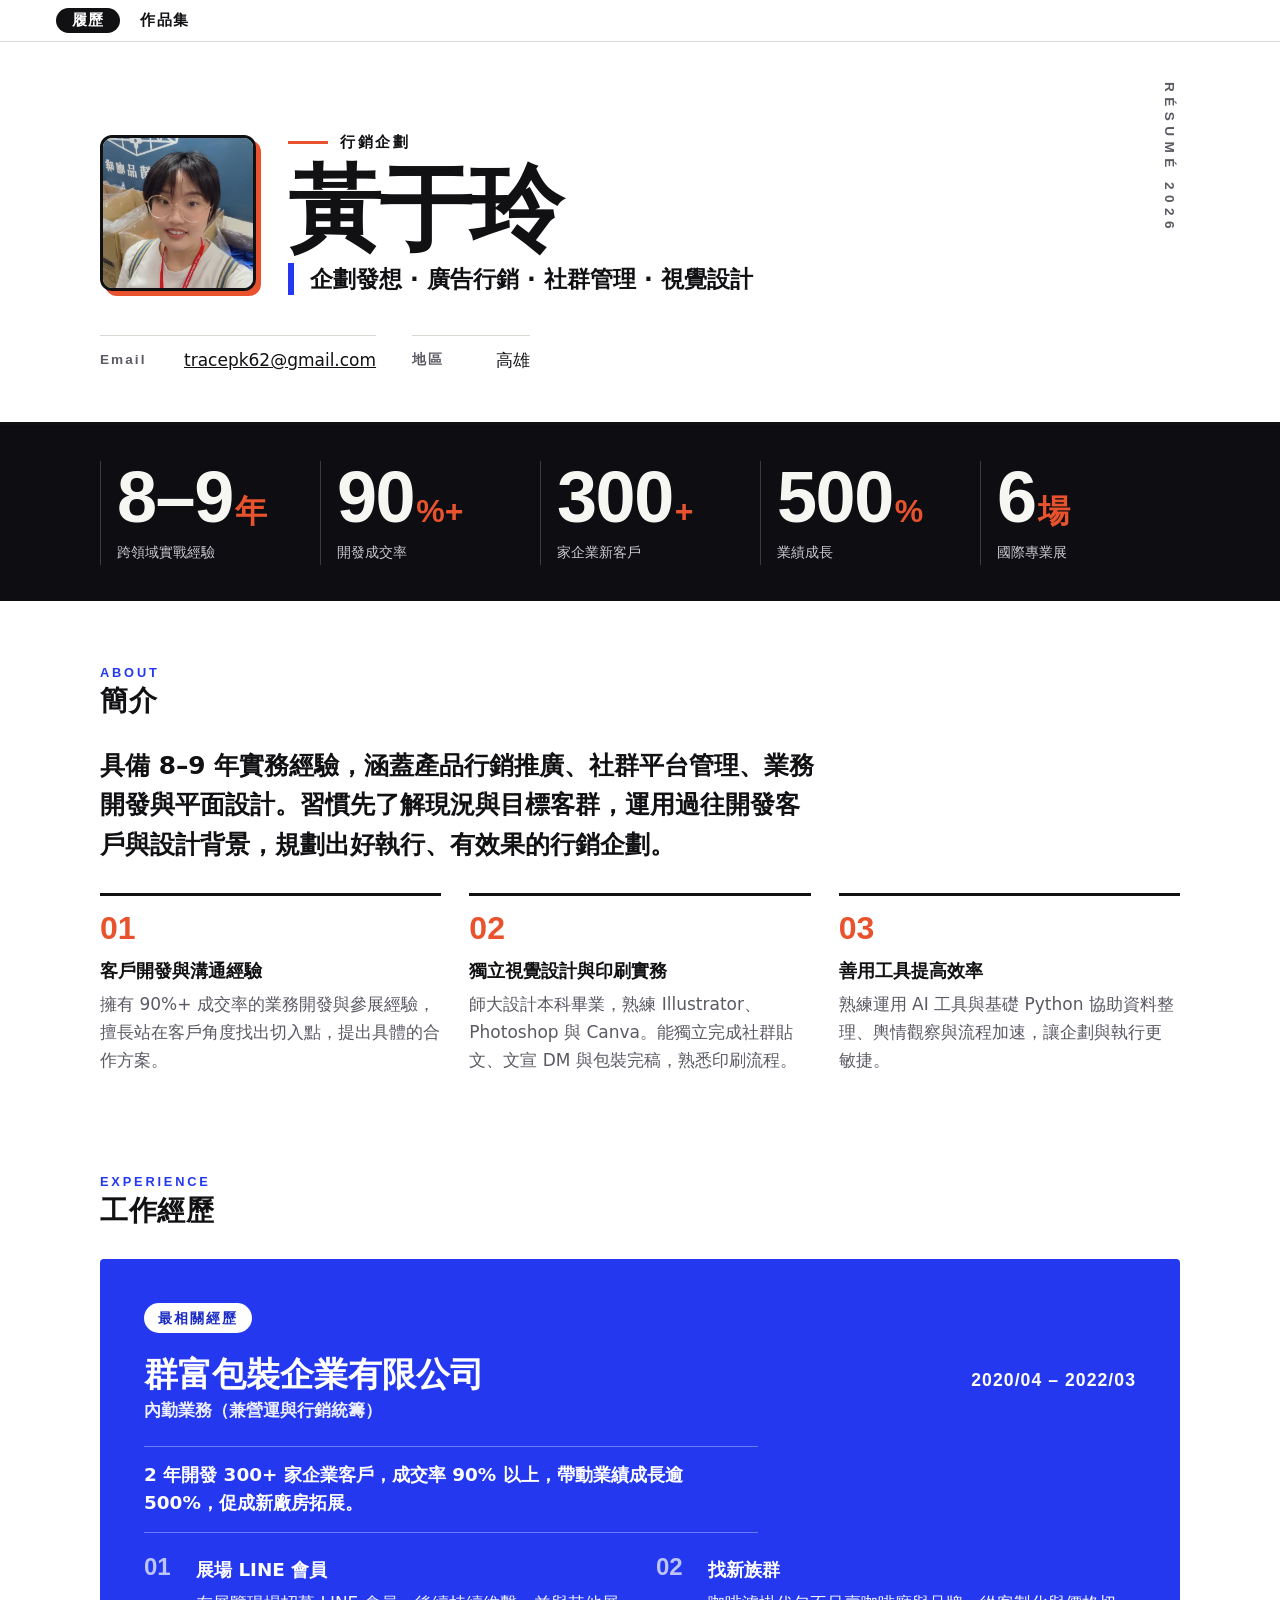
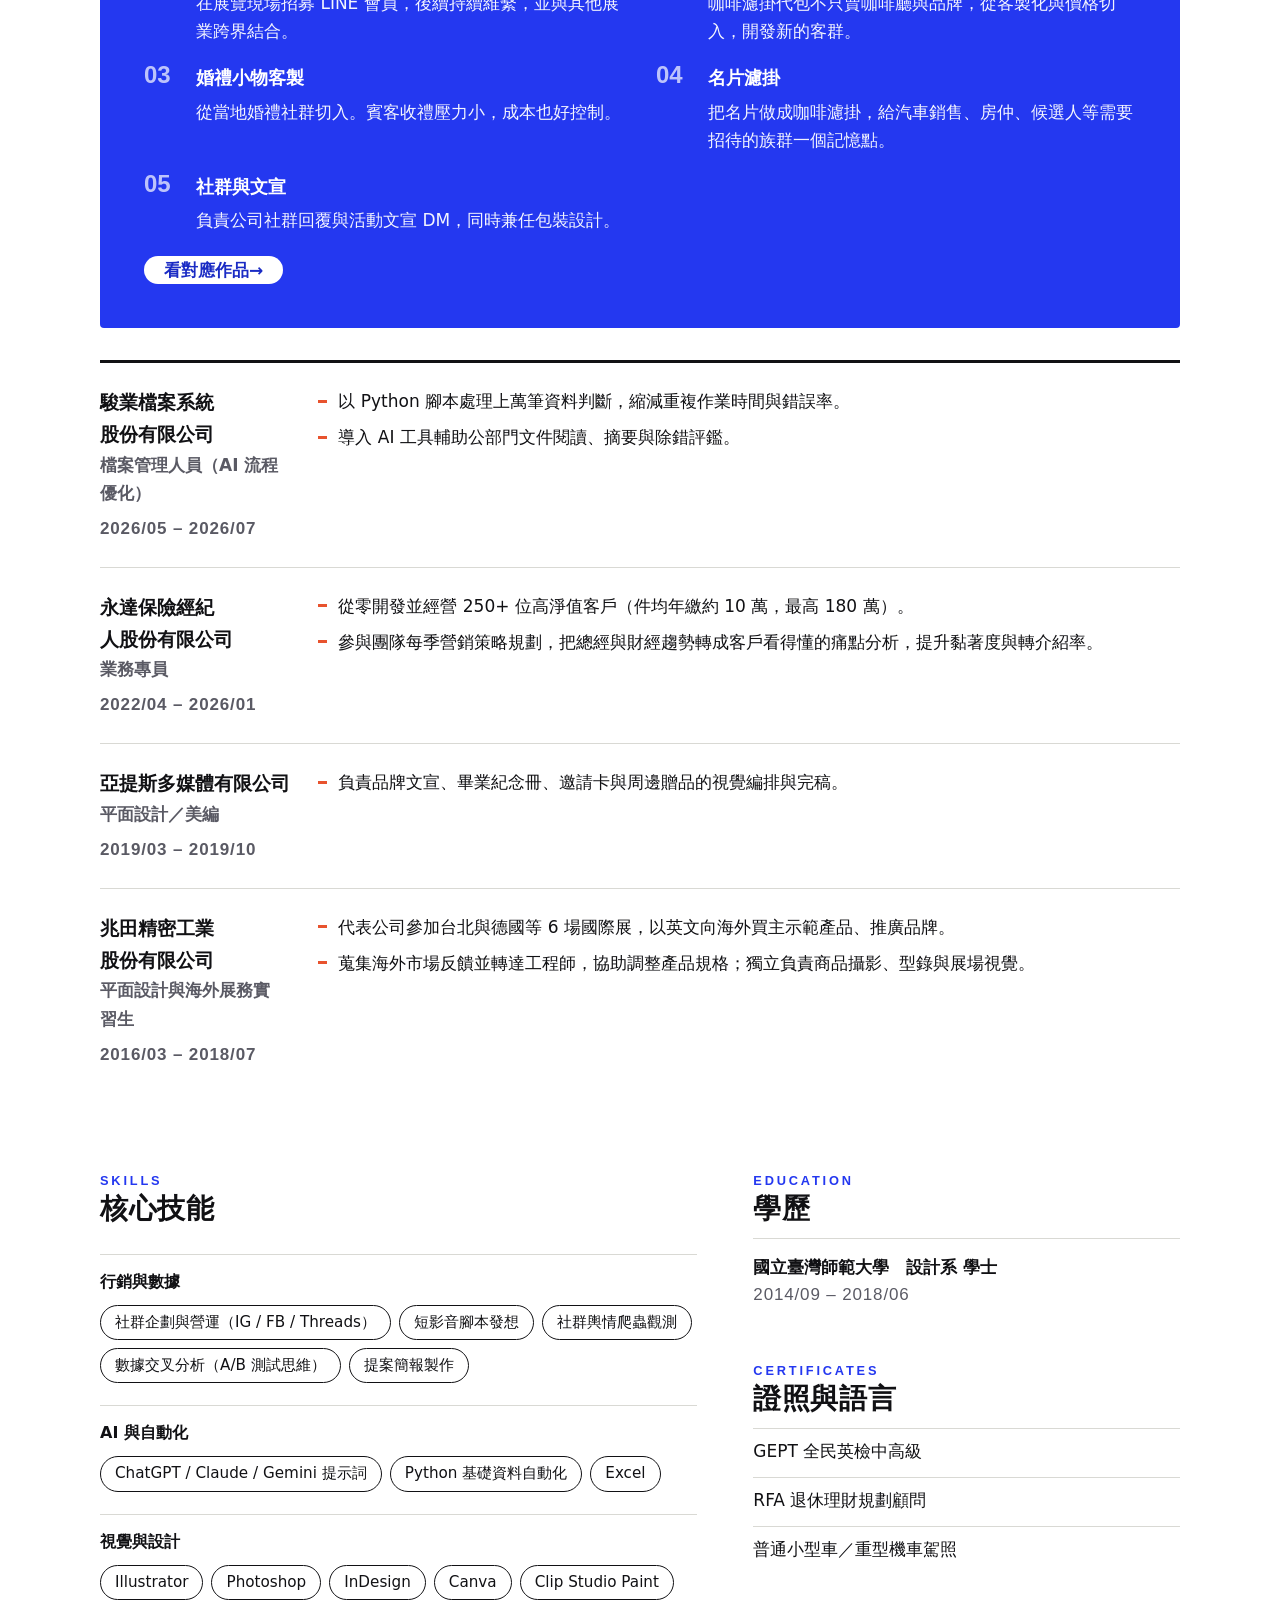
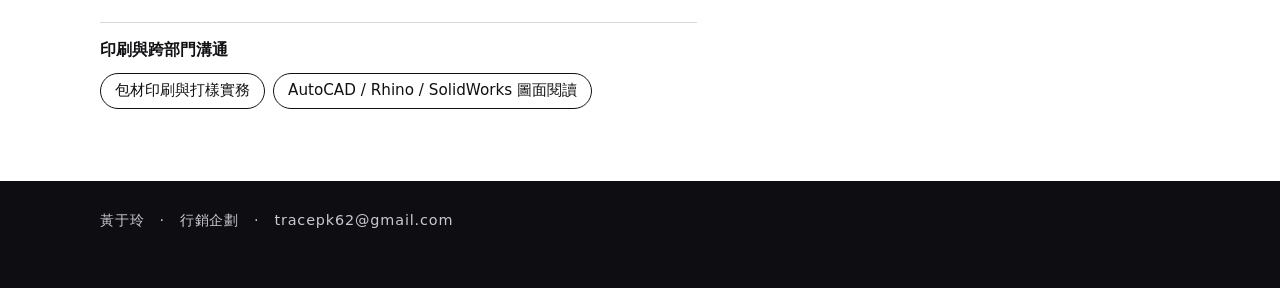
==== index.html @ dc64e893 "feat: 2026 履歷與作品集完整版" ====
<!DOCTYPE html>
<html lang="zh-Hant">
<head>
  <meta charset="utf-8">
  <meta name="viewport" content="width=device-width, initial-scale=1, viewport-fit=cover">
  <title>黃于玲｜行銷企劃履歷</title>
  <meta name="description" content="黃于玲的行銷企劃履歷：商業轉化 × 視覺整合 × AI 數據應用。">
  <meta name="theme-color" content="#2438f0">
  <meta name="apple-mobile-web-app-capable" content="yes">
  <meta name="apple-mobile-web-app-status-bar-style" content="black-translucent">
  <link rel="stylesheet" href="assets/css/site.css?v=8">
</head>
<body>
  <main id="app"></main>
  <noscript><p style="padding:24px">請開啟 JavaScript 以顯示履歷內容。</p></noscript>

  <script src="assets/js/content.js?v=8"></script>
  <script src="assets/js/qrcode.js?v=8"></script>
  <script src="assets/js/editor.js?v=8"></script>
  <script src="assets/js/resume.js?v=8"></script>
  <script>
    if ('serviceWorker' in navigator) {
      navigator.serviceWorker.register('./sw.js').then(reg => {
        reg.update();
      }).catch(() => {});
    }
  </script>
</body>
</html>
---- assets/css/site.css ----
/* ==========================================================
   履歷 / 作品集 共用樣式
   風格：雜誌式編排。白底與黑底交替、細線、窄體大字、直排標籤。
   主色 = 渺渺藍（--accent）；輔色 = 渺渺橘（--accent-2，只用在大字與色塊）
   ========================================================== */

:root {
  --accent: #2438f0;
  --accent-2: #e8532e;
  --ink: #111114;
  --paper: #ffffff;
  --paper-2: #f3f3f1;
  --muted: #5a5a64;
  --rule: #111114;
  --soft-rule: #d9d9d4;
  --dark: #0d0d12;
  --on-dark: #f6f6f2;
  --on-accent: #ffffff;

  --font-cjk: "PingFang TC", "Noto Sans TC", "Microsoft JhengHei", system-ui, sans-serif;
  --font-display: "Avenir Next Condensed", "Arial Narrow", "Roboto Condensed", "Helvetica Neue", Arial, sans-serif;

  --pad: clamp(20px, 5vw, 56px);
  --max: 1080px;
  --target-size: 24px;
  color-scheme: light dark;
}
@media (pointer: coarse) {
  :root { --target-size: 44px; }
}
:root[data-mode="dark"] {
  --ink: #f2f2ee;
  --paper: #0d0d12;
  --paper-2: #17171e;
  --muted: #a8a8b2;
  --rule: #f2f2ee;
  --soft-rule: #2c2c36;
  --dark: #050508;
  color-scheme: dark;
}
:root:not([data-mode="dark"]) { color-scheme: light; }

*, *::before, *::after { box-sizing: border-box; }
html { -webkit-text-size-adjust: 100%; text-size-adjust: 100%; }
body {
  margin: 0;
  background: var(--paper);
  color: var(--ink);
  font-family: var(--font-cjk);
  font-size: 1.0625rem;
  line-height: 1.65;
  overflow-wrap: anywhere;
  -webkit-font-smoothing: antialiased;
}
img, svg { max-inline-size: 100%; block-size: auto; display: block; }
h1, h2, h3, h4, p, ul, ol, dl, dd, figure { margin: 0; padding: 0; }
ul, ol { list-style: none; }
h1, h2, h3 { text-wrap: balance; }
p, li { text-wrap: pretty; }
a { color: inherit; }

:focus-visible { outline: 3px solid var(--accent-2); outline-offset: 3px; }

/* ---------- 頂部導覽 ---------- */
.topnav {
  position: sticky; top: 0; z-index: 20;
  display: flex; gap: 4px;
  padding: max(8px, env(safe-area-inset-top, 0px)) var(--pad) 8px;
  padding-left: max(var(--pad), env(safe-area-inset-left, 0px));
  background: color-mix(in srgb, var(--paper) 92%, transparent);
  border-bottom: 1px solid var(--soft-rule);
}
@supports (backdrop-filter: blur(8px)) or (-webkit-backdrop-filter: blur(8px)) {
  .topnav { -webkit-backdrop-filter: blur(14px); backdrop-filter: blur(14px); }
}
.topnav a {
  display: inline-flex; align-items: center;
  min-block-size: var(--target-size); padding: 0 16px;
  font-weight: 700; letter-spacing: .08em; font-size: .95rem;
  text-decoration: none; border-radius: 999px;
  transition: background-color .15s, color .15s, transform .1s;
}
.topnav a:hover { background: var(--paper-2); }
.topnav a:active { transform: scale(.97); }
.topnav a[aria-current="page"] { background: var(--ink); color: var(--paper); }

/* ---------- 區塊共用 ---------- */
.hero, .stats, .intro, .exp, .bottom, .foot {
  padding-inline: max(var(--pad), calc((100% - var(--max)) / 2));
}
h2 {
  font-size: 1.75rem; font-weight: 800; letter-spacing: .02em; line-height: 1.2;
  display: flex; flex-direction: column; gap: 4px;
}
h2 span {
  font-family: var(--font-display); font-size: .8rem; font-weight: 700;
  letter-spacing: .22em; color: var(--accent);
}
:root[data-mode="dark"] h2 span { color: #8c97ff; }
h2.sub { margin-top: 40px; }

/* ---------- Hero ---------- */
.hero {
  position: relative;
  display: grid; gap: 40px;
  padding-block: clamp(40px, 8vw, 88px) 48px;
  border-bottom: 3px solid var(--rule);
}
.hero .vert {
  position: absolute; top: 40px; right: max(var(--pad), calc((100% - var(--max)) / 2));
  writing-mode: vertical-rl;
  font-family: var(--font-display); font-weight: 700; letter-spacing: .4em; font-size: .85rem;
  color: var(--muted);
}
.hero-top {
  display: flex;
  align-items: center;
  gap: clamp(18px, 3.5vw, 32px);
}
.hero-main { min-inline-size: 0; }
.hero-photo {
  position: relative;
  flex: none;
  inline-size: clamp(96px, 19vw, 156px);
  aspect-ratio: 1 / 1;
  border-radius: 12px;
  overflow: hidden;
  border: 3px solid var(--rule);
  box-shadow: 5px 5px 0px var(--accent-2);
  background: var(--paper-2);
}
.hero-photo img {
  inline-size: 100%;
  block-size: 100%;
  object-fit: cover;
  object-position: center 20%;
  transition: transform 0.3s ease;
}
.hero-photo:hover img {
  transform: scale(1.03);
}
.photo-switch-btn {
  display: none;
}
.editing .photo-switch-btn {
  display: block;
  position: absolute;
  inset-block-end: 8px;
  inset-inline-start: 50%;
  transform: translateX(-50%);
  background: rgba(17, 17, 20, 0.85);
  color: #fff;
  border: 1px solid rgba(255, 255, 255, 0.5);
  border-radius: 999px;
  padding: 4px 12px;
  font-size: 0.75rem;
  font-weight: 700;
  cursor: pointer;
  white-space: nowrap;
  backdrop-filter: blur(4px);
  -webkit-backdrop-filter: blur(4px);
  z-index: 10;
}
.photo-switch-btn:hover {
  background: var(--accent);
}
.eyebrow { font-weight: 700; letter-spacing: .18em; font-size: .95rem; display: flex; align-items: center; gap: 12px; }
.eyebrow::before { content: ""; inline-size: 40px; block-size: 3px; background: var(--accent-2); }
.name {
  font-size: clamp(3.4rem, 9.5vw, 5.8rem);
  font-weight: 900; line-height: 1.05; letter-spacing: -.02em; padding-block: 6px 4px;
}
.tagline {
  font-size: clamp(1.15rem, 2.2vw, 1.45rem); font-weight: 700; line-height: 1.4;
  max-inline-size: 30ch; text-wrap: balance; border-inline-start: 6px solid var(--accent); padding-inline-start: 16px;
}
.hero-contact { display: flex; flex-wrap: wrap; gap: 24px; align-items: flex-start; }
.hero-contact dl { display: flex; flex-wrap: wrap; gap: 16px 36px; min-inline-size: 0; }
.hero-contact dl > div { display: grid; grid-template-columns: 4.5rem auto; gap: 12px; border-block-start: 1px solid var(--soft-rule); padding-block-start: 10px; }
.hero-contact dt { font-family: var(--font-display); letter-spacing: .15em; font-size: .85rem; font-weight: 700; color: var(--muted); padding-block-start: 3px; }
.hero-contact .break { font-size: .95rem; }
.qr { inline-size: 132px; flex: none; text-align: center; }
.qr-code { background: #fff; padding: 8px; border: 2px solid var(--rule); border-radius: 4px; color: #000; }
.qr-code svg { inline-size: 100%; }
.qr figcaption { margin-block-start: 6px; font-size: .85rem; font-weight: 700; letter-spacing: .1em; }

/* ---------- 數字帶 ---------- */
.stats { background: var(--dark); color: var(--on-dark); padding-block: 36px; }
.stats ul { display: grid; grid-template-columns: repeat(auto-fit, minmax(130px, 1fr)); gap: 28px 20px; }
.stats li { position: relative; border-inline-start: 1px solid #ffffff33; padding-inline-start: 16px; }
.num { display: flex; align-items: baseline; gap: 2px; font-family: var(--font-display); line-height: 1; }
.num b { font-size: clamp(3rem, 7vw, 4.5rem); font-weight: 700; letter-spacing: -.02em; }
.num i { font-style: normal; font-size: clamp(1.4rem, 3vw, 2rem); font-weight: 700; color: var(--accent-2); }
.lbl { display: block; margin-block-start: 8px; font-size: .9rem; color: #c9c9d1; }
.stats .add-btn { color: var(--on-dark); border-color: #ffffff66; }

/* ---------- 簡介 ---------- */
.intro { padding-block: 64px 24px; display: grid; gap: 28px; }
.intro-body { display: grid; gap: 28px; }
.lead { font-size: clamp(1.2rem, 2.6vw, 1.55rem); line-height: 1.6; font-weight: 600; max-inline-size: 42ch; }
.strengths { display: grid; border-block-start: 3px solid var(--rule); }
.strength { position: relative; display: grid; grid-template-columns: 56px 1fr; gap: 12px; padding-block: 20px; border-block-end: 1px solid var(--soft-rule); }
.idx { font-family: var(--font-display); font-weight: 700; font-size: 2rem; line-height: 1; color: var(--accent-2); }
.strength h3, .cases h4 { font-size: 1.15rem; font-weight: 800; margin-block-end: 4px; }
.strength p { color: var(--muted); max-inline-size: 60ch; }
.strength { align-content: start; }
@media (min-width: 720px) {
  .strengths { grid-template-columns: repeat(3, 1fr); column-gap: 28px; border-block-start: 0; }
  .strength { grid-template-columns: 1fr; border-block-start: 3px solid var(--rule); border-block-end: 0; padding-block-start: 16px; }
}

/* ---------- 工作經歷 ---------- */
.exp { padding-block: 56px; display: grid; gap: 32px; }
.featured {
  position: relative; container: featured / inline-size;
  background: var(--accent); color: var(--on-accent);
  padding: clamp(24px, 4vw, 44px); border-radius: 4px; display: grid; gap: 22px;
}
.badge {
  justify-self: start; background: #fff; color: #1a2bc4;
  font-weight: 800; font-size: .85rem; letter-spacing: .14em; padding: 4px 14px; border-radius: 999px;
}
.feat-head { display: flex; flex-wrap: wrap; justify-content: space-between; gap: 8px 24px; align-items: baseline; }
.featured h3 { font-size: clamp(1.5rem, 3.4vw, 2.1rem); font-weight: 900; line-height: 1.2; }
.featured .role { font-weight: 600; color: var(--on-accent); opacity: .92; }
.featured .period { font-family: var(--font-display); font-weight: 700; letter-spacing: .06em; font-size: 1.1rem; color: var(--on-accent); }
.result { font-size: 1.15rem; font-weight: 700; line-height: 1.55; padding-block: 14px; border-block: 1px solid #ffffff55; max-inline-size: 48ch; }
.cases { display: grid; gap: 18px 32px; }
.cases li { position: relative; display: grid; grid-template-columns: 40px 1fr; gap: 12px; }
.cases .idx { color: #ffffffb3; font-size: 1.5rem; }
.cases p { opacity: .95; }
@container featured (min-width: 620px) { .cases { grid-template-columns: 1fr 1fr; } }
.feat-link {
  justify-self: start; display: inline-flex; align-items: center; min-block-size: var(--target-size);
  padding: 0 20px; background: #fff; color: #1a2bc4; font-weight: 800; text-decoration: none; border-radius: 999px;
  transition: transform .1s, box-shadow .15s;
}
.feat-link:hover { box-shadow: 0 4px 0 var(--accent-2); }
.feat-link:active { transform: translateY(1px) scale(.98); }

.jobs { display: grid; }
.job {
  position: relative; display: grid; gap: 12px; padding-block: 24px;
  border-block-start: 1px solid var(--soft-rule);
}
.job:first-child { border-block-start: 3px solid var(--rule); }
.job header { display: grid; gap: 4px; }
.job h3 { font-size: 1.2rem; font-weight: 800; }
.role { color: var(--muted); font-weight: 600; }
.period { font-family: var(--font-display); font-weight: 700; letter-spacing: .05em; color: var(--muted); }
.job-body ul { display: grid; gap: 8px; }
.job-body li { position: relative; padding-inline-start: 1.2em; }
.job-body li::before { content: ""; position: absolute; inset-inline-start: 0; inset-block-start: .72em; inline-size: .55em; block-size: 3px; background: var(--accent-2); }
@media (min-width: 640px) {
  .job { grid-template-columns: 190px 1fr; gap: 28px; }
  .job header { grid-template-columns: 1fr; }
  .job header { display: flex; flex-direction: column-reverse; gap: 8px; justify-content: flex-end; align-self: start; }
}

/* ---------- 技能 / 學歷 ---------- */
.bottom { padding-block: 24px 72px; display: grid; gap: 48px; }
@media (min-width: 720px) { .bottom { grid-template-columns: 1.4fr 1fr; gap: 56px; } }
.skills { display: grid; gap: 22px; align-content: start; }
.skill-group { position: relative; display: grid; gap: 10px; padding-block-start: 14px; border-block-start: 1px solid var(--soft-rule); }
.skills h2 { margin-block-end: 6px; }
.skill-group h4 { font-size: 1rem; font-weight: 800; }
.chips { display: flex; flex-wrap: wrap; gap: 8px; }
.chips li { position: relative; padding: 4px 14px; border: 1.5px solid var(--ink); border-radius: 999px; font-size: .95rem; }
.edu li { position: relative; padding-block: 14px; border-block-start: 1px solid var(--soft-rule); }
.strong { font-weight: 800; }
.muted { color: var(--muted); font-family: var(--font-display); letter-spacing: .05em; }
.certs { display: grid; gap: 4px; margin-block-start: 8px; }
.certs li { position: relative; padding-block: 8px; border-block-start: 1px solid var(--soft-rule); }
.side { display: grid; align-content: start; }
.side h2 + ul, .side h2 + * { margin-block-start: 12px; }

.foot { padding-block: 28px 56px; background: var(--dark); color: #c9c9d1; font-size: .9rem; letter-spacing: .06em; }

/* ==========================================================
   編輯模式（僅在 ?edit 且按下「編輯」後出現）
   ========================================================== */
.ctl, .add-btn { display: none; }
.editing .ctl { display: inline-flex; gap: 4px; position: absolute; inset-block-start: 4px; inset-inline-end: 4px; z-index: 5; }
.editing .chips .ctl, .editing .certs .ctl, .editing .job-body .ctl { position: static; margin-inline-start: 6px; vertical-align: middle; }
.editing .add-btn {
  display: inline-flex; align-items: center; justify-content: center; margin-block-start: 10px;
  min-block-size: var(--target-size); padding: 0 16px;
  font: inherit; font-weight: 700; font-size: .9rem; color: var(--accent); background: transparent;
  border: 2px dashed currentColor; border-radius: 999px; cursor: pointer;
}
.ctl button {
  min-inline-size: var(--target-size); min-block-size: var(--target-size);
  font: inherit; font-size: .9rem; cursor: pointer;
  border: 1px solid var(--soft-rule); background: var(--paper); color: var(--ink); border-radius: 8px;
}
.ctl button.danger { color: #b3261e; }
.featured .ctl button, .featured .add-btn { color: var(--ink); background: #fff; border-color: #fff; }
.editing [data-path] { outline: 1px dashed color-mix(in srgb, var(--accent-2) 70%, transparent); outline-offset: 2px; cursor: text; border-radius: 2px; }
.editing [data-path]:focus { outline: 2px solid var(--accent-2); background: color-mix(in srgb, var(--accent-2) 12%, transparent); }
.editing .featured [data-path]:focus { background: #ffffff33; outline-color: #fff; }

.edit-bar {
  position: fixed; z-index: 50;
  inset-block-start: max(10px, env(safe-area-inset-top, 0px));
  inset-inline-end: max(10px, env(safe-area-inset-right, 0px));
  display: grid; justify-items: end; gap: 8px; font-family: var(--font-cjk);
}
.edit-bar button, .eb-color {
  min-block-size: var(--target-size); min-inline-size: var(--target-size);
  padding: 0 14px; font: inherit; font-weight: 700; font-size: .9rem; cursor: pointer;
  background: var(--paper); color: var(--ink); border: 1.5px solid var(--ink); border-radius: 999px;
}
.edit-bar button:disabled { opacity: .35; cursor: default; }
.edit-bar .eb-main { background: var(--ink); color: var(--paper); box-shadow: 0 4px 16px #0003; }
.eb-tools {
  display: flex; flex-wrap: wrap; justify-content: flex-end; gap: 6px; max-inline-size: min(92vw, 520px);
  padding: 8px; background: var(--paper); border: 1.5px solid var(--ink); border-radius: 18px; box-shadow: 0 8px 28px #0003;
}
.eb-tools[hidden], .eb-note[hidden] { display: none; }
.eb-color { display: inline-flex; align-items: center; gap: 6px; }
.eb-color input { inline-size: 32px; block-size: 28px; padding: 0; border: 0; background: none; }
.eb-note { max-inline-size: 280px; font-size: .75rem; line-height: 1.4; color: var(--muted); background: var(--paper); padding: 6px 10px; border-radius: 10px; text-align: end; }

@media (prefers-reduced-motion: reduce) {
  * { transition: none !important; animation: none !important; }
}

/* ---------- 列印（A4 履歷） ---------- */
@media print {
  @page { size: A4; margin: 10mm; }
  :root { --max: 100%; --pad: 0px; }
  body { font-size: 10pt; line-height: 1.5; -webkit-print-color-adjust: exact; print-color-adjust: exact; }
  .topnav, .edit-bar, .add-btn, .ctl, .vert, .feat-link { display: none !important; }
  .hero { padding-block: 0 14px; gap: 14px; }
  .name { font-size: 54pt; }
  .stats { padding-block: 14px; }
  .num b { font-size: 26pt; }
  .intro, .exp, .bottom { padding-block: 16px 0; }
  .featured, .job, .strength, .skill-group { break-inside: avoid; }
  .foot { display: none; }
}
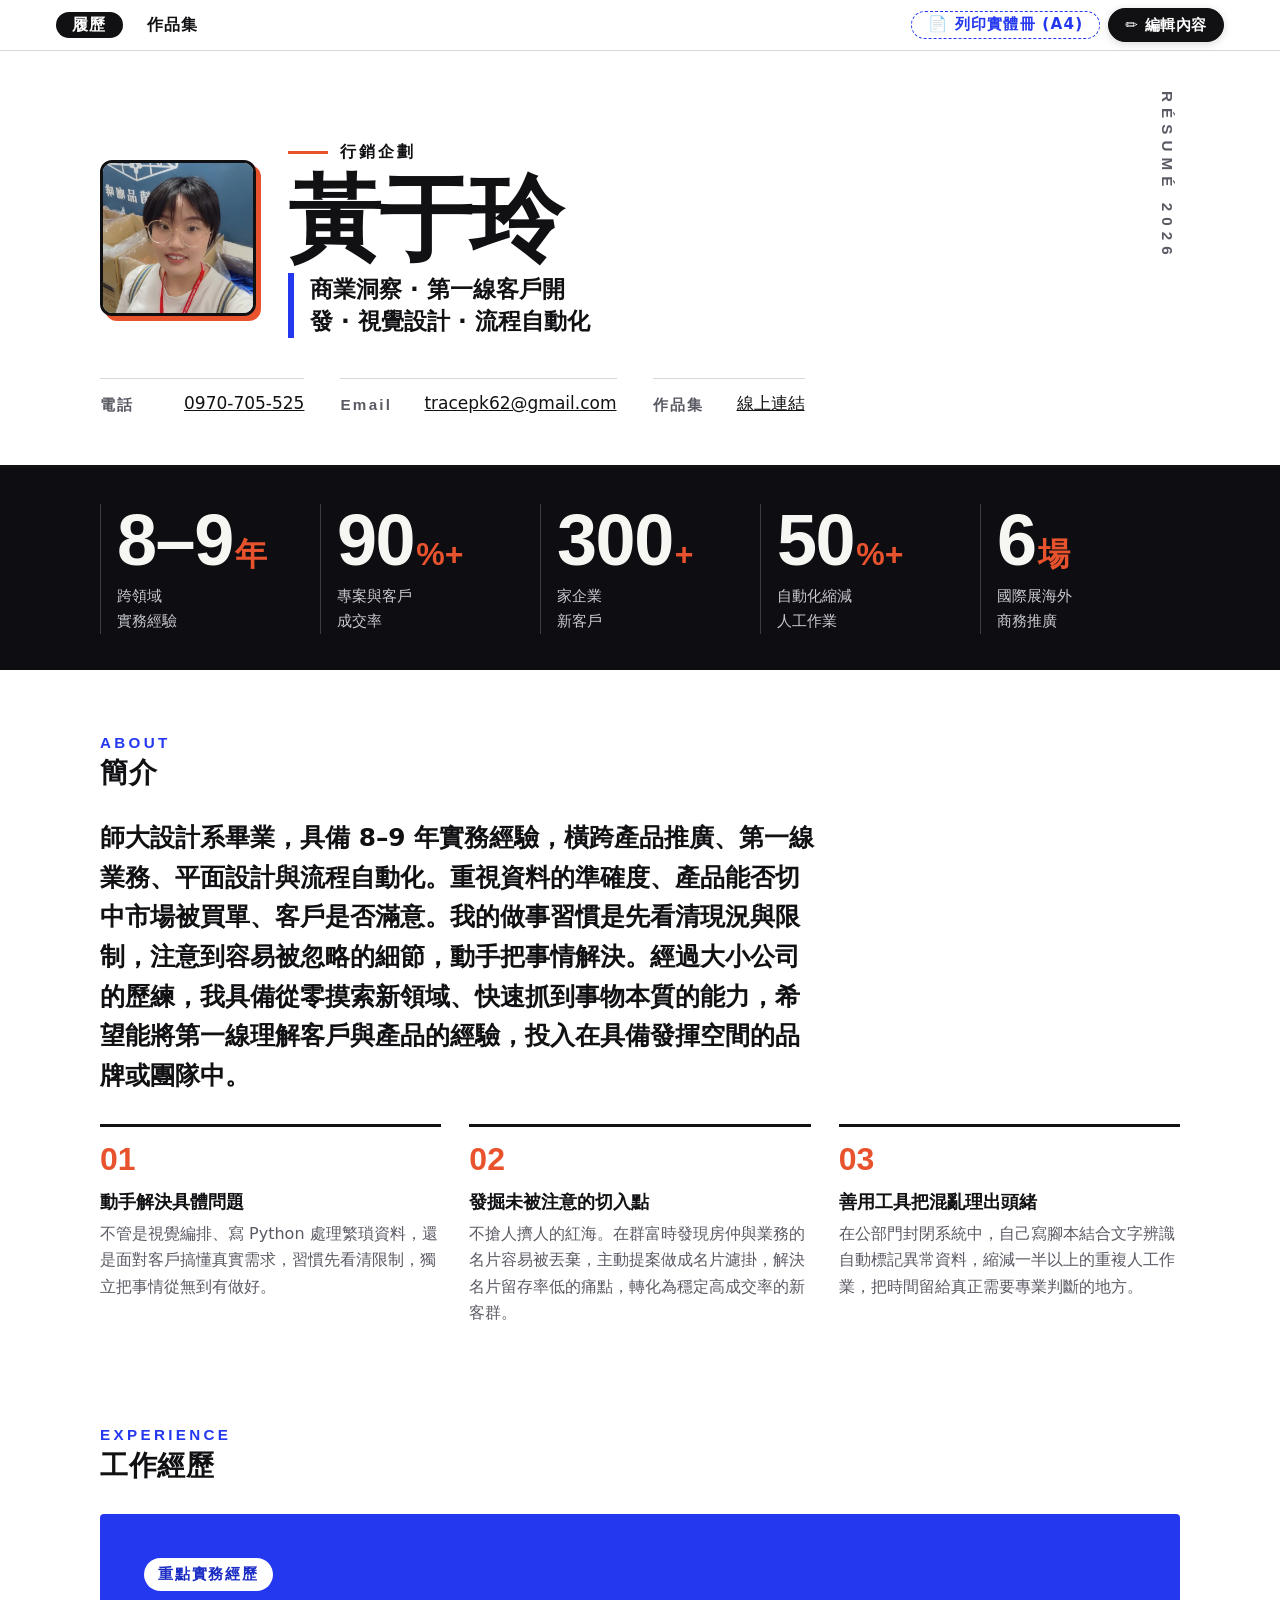
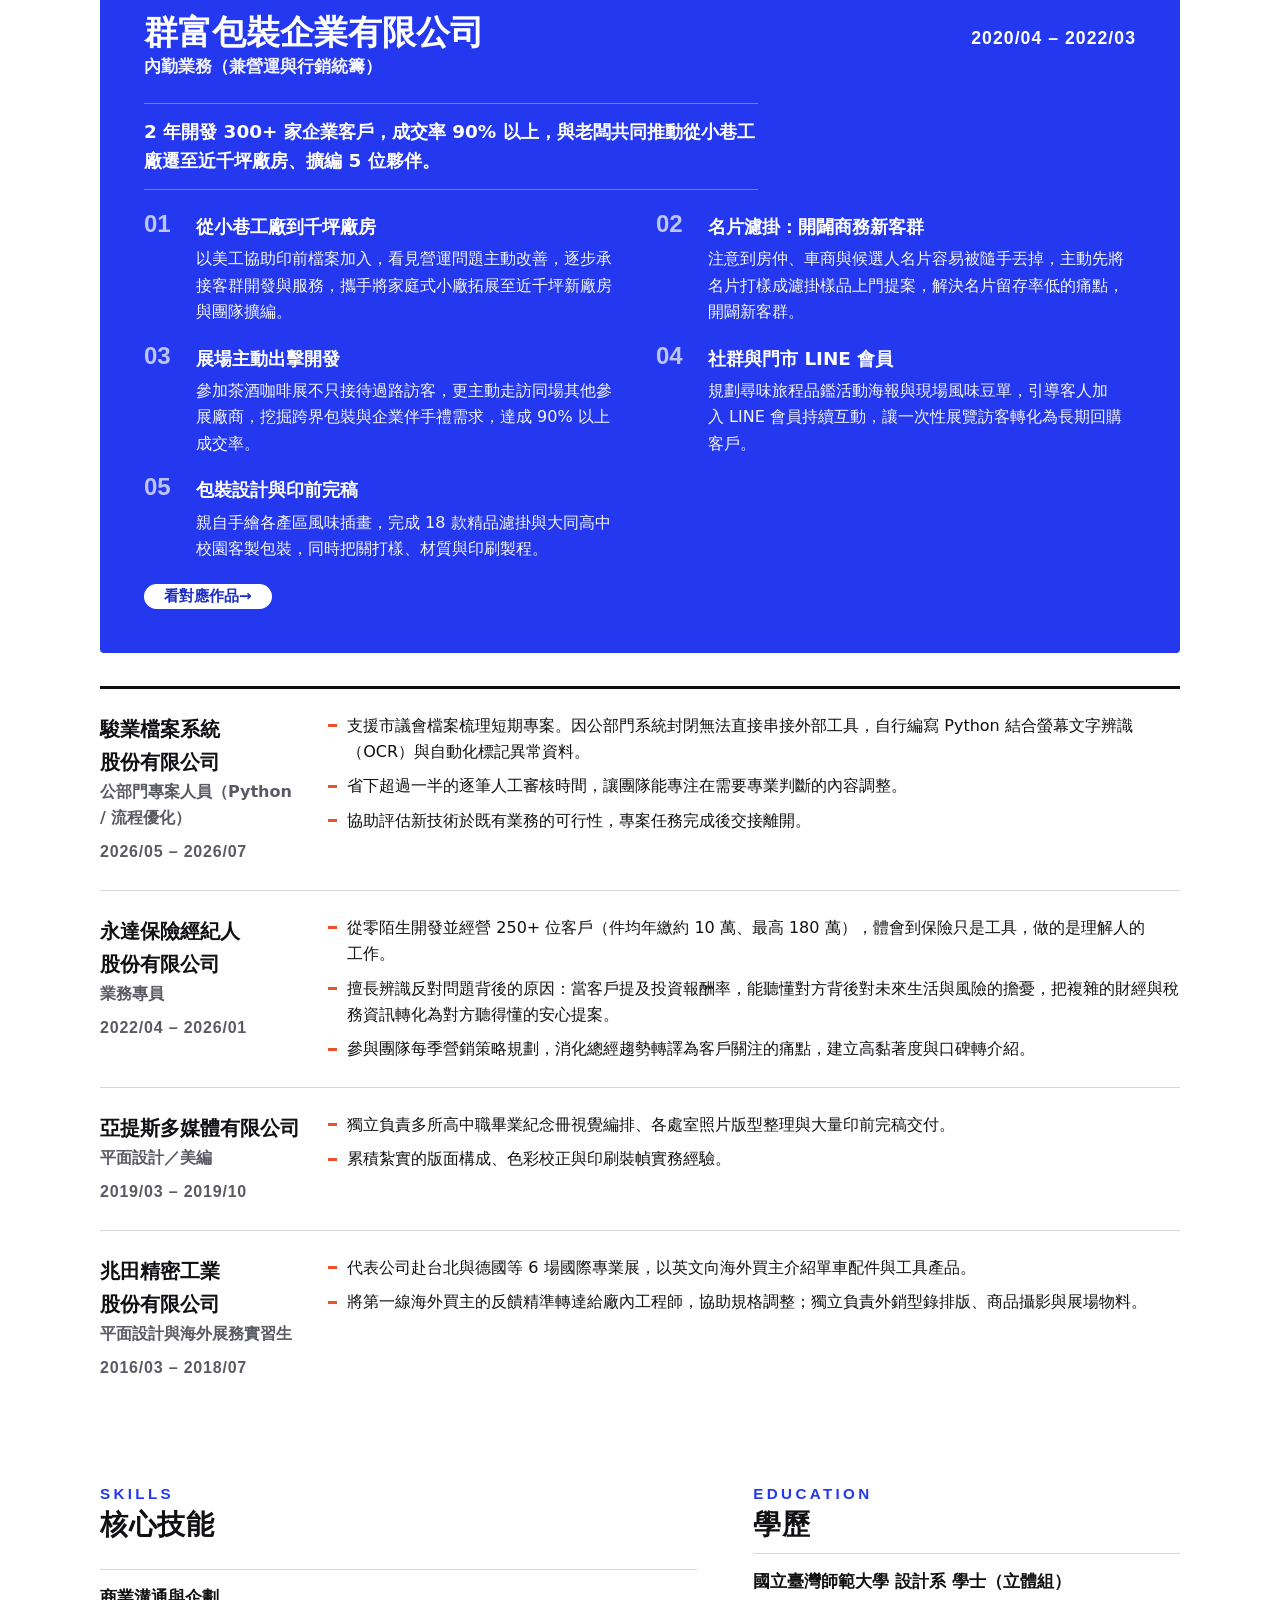
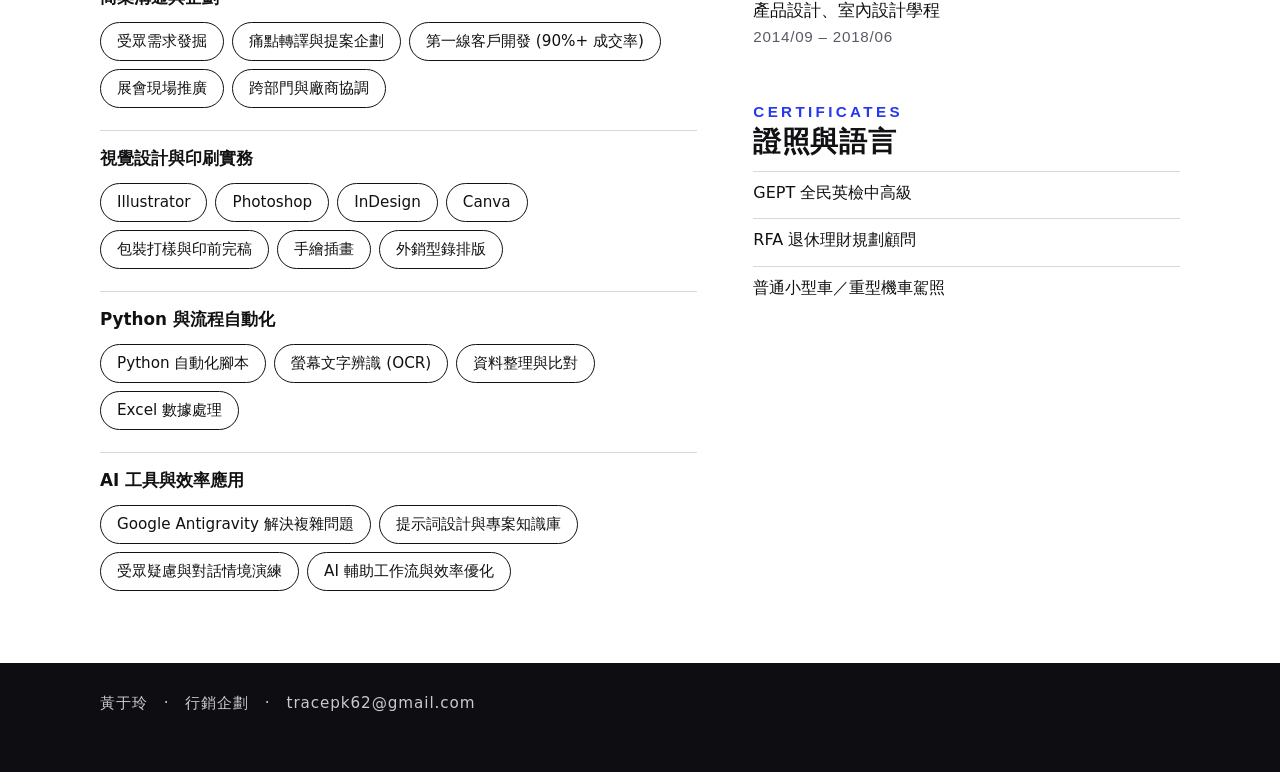
==== commit d8c75deb: "Update resume content: sincere tone, remove location, minimum 11pt font, add topnav edit button, and" ====
--- a/index.html
+++ b/index.html
@@ -8,16 +8,16 @@
   <meta name="theme-color" content="#2438f0">
   <meta name="apple-mobile-web-app-capable" content="yes">
   <meta name="apple-mobile-web-app-status-bar-style" content="black-translucent">
-  <link rel="stylesheet" href="assets/css/site.css?v=8">
+  <link rel="stylesheet" href="assets/css/site.css?v=12">
 </head>
 <body>
   <main id="app"></main>
   <noscript><p style="padding:24px">請開啟 JavaScript 以顯示履歷內容。</p></noscript>
 
-  <script src="assets/js/content.js?v=8"></script>
-  <script src="assets/js/qrcode.js?v=8"></script>
-  <script src="assets/js/editor.js?v=8"></script>
-  <script src="assets/js/resume.js?v=8"></script>
+  <script src="assets/js/content.js?v=12"></script>
+  <script src="assets/js/qrcode.js?v=12"></script>
+  <script src="assets/js/editor.js?v=12"></script>
+  <script src="assets/js/resume.js?v=12"></script>
   <script>
     if ('serviceWorker' in navigator) {
       navigator.serviceWorker.register('./sw.js').then(reg => {
--- a/assets/css/site.css
+++ b/assets/css/site.css
@@ -64,7 +64,7 @@
 /* ---------- 頂部導覽 ---------- */
 .topnav {
   position: sticky; top: 0; z-index: 20;
-  display: flex; gap: 4px;
+  display: flex; align-items: center; gap: 8px;
   padding: max(8px, env(safe-area-inset-top, 0px)) var(--pad) 8px;
   padding-left: max(var(--pad), env(safe-area-inset-left, 0px));
   background: color-mix(in srgb, var(--paper) 92%, transparent);
@@ -76,13 +76,54 @@
 .topnav a {
   display: inline-flex; align-items: center;
   min-block-size: var(--target-size); padding: 0 16px;
-  font-weight: 700; letter-spacing: .08em; font-size: .95rem;
+  font-weight: 700; letter-spacing: .08em; font-size: 1rem; /* 11級字以上 */
   text-decoration: none; border-radius: 999px;
   transition: background-color .15s, color .15s, transform .1s;
 }
 .topnav a:hover { background: var(--paper-2); }
-.topnav a:active { transform: scale(.97); }
 .topnav a[aria-current="page"] { background: var(--ink); color: var(--paper); }
+.topnav a.nav-print-tag {
+  margin-inline-start: auto;
+  border: 1.5px dashed var(--accent);
+  color: var(--accent);
+  font-size: 0.95rem; /* 11級字以上 */
+}
+.topnav a.nav-print-tag:hover {
+  background: var(--accent);
+  color: var(--on-accent);
+  border-style: solid;
+}
+.nav-edit-btn {
+  display: inline-flex; align-items: center; justify-content: center; gap: 6px;
+  min-block-size: 34px; padding: 0 16px;
+  font-family: var(--font-cjk); font-weight: 800; font-size: 0.95rem; /* 11級字以上 */
+  letter-spacing: .04em; cursor: pointer;
+  background: var(--ink); color: var(--paper);
+  border: 1.5px solid var(--ink); border-radius: 999px;
+  box-shadow: 0 2px 8px rgba(0, 0, 0, 0.15);
+  transition: all .15s ease;
+  white-space: nowrap;
+}
+.nav-edit-btn:hover {
+  background: var(--accent);
+  border-color: var(--accent);
+  color: #fff;
+  transform: translateY(-1px);
+}
+.nav-edit-btn.is-active {
+  background: var(--accent-2);
+  border-color: var(--accent-2);
+  color: #fff;
+}
+@media (max-width: 720px) {
+  .topnav {
+    flex-wrap: wrap;
+    gap: 8px 6px;
+  }
+  .topnav a.nav-print-tag {
+    margin-inline-start: 0;
+  }
+}
 
 /* ---------- 區塊共用 ---------- */
 .hero, .stats, .intro, .exp, .bottom, .foot {
@@ -93,7 +134,7 @@
   display: flex; flex-direction: column; gap: 4px;
 }
 h2 span {
-  font-family: var(--font-display); font-size: .8rem; font-weight: 700;
+  font-family: var(--font-display); font-size: 0.95rem; font-weight: 700; /* 11級字以上 */
   letter-spacing: .22em; color: var(--accent);
 }
 :root[data-mode="dark"] h2 span { color: #8c97ff; }
@@ -109,7 +150,7 @@
 .hero .vert {
   position: absolute; top: 40px; right: max(var(--pad), calc((100% - var(--max)) / 2));
   writing-mode: vertical-rl;
-  font-family: var(--font-display); font-weight: 700; letter-spacing: .4em; font-size: .85rem;
+  font-family: var(--font-display); font-weight: 700; letter-spacing: .4em; font-size: 0.95rem; /* 11級字以上 */
   color: var(--muted);
 }
 .hero-top {
@@ -152,8 +193,8 @@
   color: #fff;
   border: 1px solid rgba(255, 255, 255, 0.5);
   border-radius: 999px;
-  padding: 4px 12px;
-  font-size: 0.75rem;
+  padding: 4px 14px;
+  font-size: 0.95rem; /* 11級字以上 */
   font-weight: 700;
   cursor: pointer;
   white-space: nowrap;
@@ -164,7 +205,7 @@
 .photo-switch-btn:hover {
   background: var(--accent);
 }
-.eyebrow { font-weight: 700; letter-spacing: .18em; font-size: .95rem; display: flex; align-items: center; gap: 12px; }
+.eyebrow { font-weight: 700; letter-spacing: .18em; font-size: 1rem; display: flex; align-items: center; gap: 12px; }
 .eyebrow::before { content: ""; inline-size: 40px; block-size: 3px; background: var(--accent-2); }
 .name {
   font-size: clamp(3.4rem, 9.5vw, 5.8rem);
@@ -177,12 +218,12 @@
 .hero-contact { display: flex; flex-wrap: wrap; gap: 24px; align-items: flex-start; }
 .hero-contact dl { display: flex; flex-wrap: wrap; gap: 16px 36px; min-inline-size: 0; }
 .hero-contact dl > div { display: grid; grid-template-columns: 4.5rem auto; gap: 12px; border-block-start: 1px solid var(--soft-rule); padding-block-start: 10px; }
-.hero-contact dt { font-family: var(--font-display); letter-spacing: .15em; font-size: .85rem; font-weight: 700; color: var(--muted); padding-block-start: 3px; }
-.hero-contact .break { font-size: .95rem; }
+.hero-contact dt { font-family: var(--font-display); letter-spacing: .15em; font-size: 0.95rem; font-weight: 700; color: var(--muted); padding-block-start: 3px; }
+.hero-contact .break { font-size: 1rem; }
 .qr { inline-size: 132px; flex: none; text-align: center; }
 .qr-code { background: #fff; padding: 8px; border: 2px solid var(--rule); border-radius: 4px; color: #000; }
 .qr-code svg { inline-size: 100%; }
-.qr figcaption { margin-block-start: 6px; font-size: .85rem; font-weight: 700; letter-spacing: .1em; }
+.qr figcaption { margin-block-start: 6px; font-size: 0.95rem; font-weight: 700; letter-spacing: .1em; }
 
 /* ---------- 數字帶 ---------- */
 .stats { background: var(--dark); color: var(--on-dark); padding-block: 36px; }
@@ -191,8 +232,8 @@
 .num { display: flex; align-items: baseline; gap: 2px; font-family: var(--font-display); line-height: 1; }
 .num b { font-size: clamp(3rem, 7vw, 4.5rem); font-weight: 700; letter-spacing: -.02em; }
 .num i { font-style: normal; font-size: clamp(1.4rem, 3vw, 2rem); font-weight: 700; color: var(--accent-2); }
-.lbl { display: block; margin-block-start: 8px; font-size: .9rem; color: #c9c9d1; }
-.stats .add-btn { color: var(--on-dark); border-color: #ffffff66; }
+.lbl { display: block; margin-block-start: 8px; font-size: 0.95rem; color: #c9c9d1; } /* 11級字以上 */
+.stats .add-btn { color: var(--on-dark); border-color: #ffffff66; font-size: 0.95rem; }
 
 /* ---------- 簡介 ---------- */
 .intro { padding-block: 64px 24px; display: grid; gap: 28px; }
@@ -202,7 +243,7 @@
 .strength { position: relative; display: grid; grid-template-columns: 56px 1fr; gap: 12px; padding-block: 20px; border-block-end: 1px solid var(--soft-rule); }
 .idx { font-family: var(--font-display); font-weight: 700; font-size: 2rem; line-height: 1; color: var(--accent-2); }
 .strength h3, .cases h4 { font-size: 1.15rem; font-weight: 800; margin-block-end: 4px; }
-.strength p { color: var(--muted); max-inline-size: 60ch; }
+.strength p { color: var(--muted); max-inline-size: 60ch; font-size: 1rem; }
 .strength { align-content: start; }
 @media (min-width: 720px) {
   .strengths { grid-template-columns: repeat(3, 1fr); column-gap: 28px; border-block-start: 0; }
@@ -218,21 +259,21 @@
 }
 .badge {
   justify-self: start; background: #fff; color: #1a2bc4;
-  font-weight: 800; font-size: .85rem; letter-spacing: .14em; padding: 4px 14px; border-radius: 999px;
+  font-weight: 800; font-size: 0.95rem; letter-spacing: .12em; padding: 4px 14px; border-radius: 999px; /* 11級字以上 */
 }
 .feat-head { display: flex; flex-wrap: wrap; justify-content: space-between; gap: 8px 24px; align-items: baseline; }
 .featured h3 { font-size: clamp(1.5rem, 3.4vw, 2.1rem); font-weight: 900; line-height: 1.2; }
-.featured .role { font-weight: 600; color: var(--on-accent); opacity: .92; }
+.featured .role { font-weight: 600; color: var(--on-accent); opacity: .95; font-size: 1.05rem; }
 .featured .period { font-family: var(--font-display); font-weight: 700; letter-spacing: .06em; font-size: 1.1rem; color: var(--on-accent); }
 .result { font-size: 1.15rem; font-weight: 700; line-height: 1.55; padding-block: 14px; border-block: 1px solid #ffffff55; max-inline-size: 48ch; }
 .cases { display: grid; gap: 18px 32px; }
 .cases li { position: relative; display: grid; grid-template-columns: 40px 1fr; gap: 12px; }
 .cases .idx { color: #ffffffb3; font-size: 1.5rem; }
-.cases p { opacity: .95; }
+.cases p { opacity: .95; font-size: 1rem; }
 @container featured (min-width: 620px) { .cases { grid-template-columns: 1fr 1fr; } }
 .feat-link {
   justify-self: start; display: inline-flex; align-items: center; min-block-size: var(--target-size);
-  padding: 0 20px; background: #fff; color: #1a2bc4; font-weight: 800; text-decoration: none; border-radius: 999px;
+  padding: 0 20px; background: #fff; color: #1a2bc4; font-weight: 800; font-size: 0.95rem; text-decoration: none; border-radius: 999px;
   transition: transform .1s, box-shadow .15s;
 }
 .feat-link:hover { box-shadow: 0 4px 0 var(--accent-2); }
@@ -245,14 +286,14 @@
 }
 .job:first-child { border-block-start: 3px solid var(--rule); }
 .job header { display: grid; gap: 4px; }
-.job h3 { font-size: 1.2rem; font-weight: 800; }
-.role { color: var(--muted); font-weight: 600; }
-.period { font-family: var(--font-display); font-weight: 700; letter-spacing: .05em; color: var(--muted); }
+.job h3 { font-size: 1.25rem; font-weight: 800; }
+.role { color: var(--muted); font-weight: 600; font-size: 1rem; }
+.period { font-family: var(--font-display); font-weight: 700; letter-spacing: .05em; font-size: 1rem; color: var(--muted); }
 .job-body ul { display: grid; gap: 8px; }
-.job-body li { position: relative; padding-inline-start: 1.2em; }
+.job-body li { position: relative; padding-inline-start: 1.2em; font-size: 1rem; }
 .job-body li::before { content: ""; position: absolute; inset-inline-start: 0; inset-block-start: .72em; inline-size: .55em; block-size: 3px; background: var(--accent-2); }
 @media (min-width: 640px) {
-  .job { grid-template-columns: 190px 1fr; gap: 28px; }
+  .job { grid-template-columns: 200px 1fr; gap: 28px; }
   .job header { grid-template-columns: 1fr; }
   .job header { display: flex; flex-direction: column-reverse; gap: 8px; justify-content: flex-end; align-self: start; }
 }
@@ -263,21 +304,21 @@
 .skills { display: grid; gap: 22px; align-content: start; }
 .skill-group { position: relative; display: grid; gap: 10px; padding-block-start: 14px; border-block-start: 1px solid var(--soft-rule); }
 .skills h2 { margin-block-end: 6px; }
-.skill-group h4 { font-size: 1rem; font-weight: 800; }
+.skill-group h4 { font-size: 1.05rem; font-weight: 800; }
 .chips { display: flex; flex-wrap: wrap; gap: 8px; }
-.chips li { position: relative; padding: 4px 14px; border: 1.5px solid var(--ink); border-radius: 999px; font-size: .95rem; }
+.chips li { position: relative; padding: 6px 16px; border: 1.5px solid var(--ink); border-radius: 999px; font-size: 0.95rem; } /* 11級字以上 */
 .edu li { position: relative; padding-block: 14px; border-block-start: 1px solid var(--soft-rule); }
-.strong { font-weight: 800; }
-.muted { color: var(--muted); font-family: var(--font-display); letter-spacing: .05em; }
+.strong { font-weight: 800; font-size: 1.05rem; }
+.muted { color: var(--muted); font-family: var(--font-display); letter-spacing: .05em; font-size: 0.95rem; }
 .certs { display: grid; gap: 4px; margin-block-start: 8px; }
-.certs li { position: relative; padding-block: 8px; border-block-start: 1px solid var(--soft-rule); }
+.certs li { position: relative; padding-block: 8px; border-block-start: 1px solid var(--soft-rule); font-size: 1rem; }
 .side { display: grid; align-content: start; }
 .side h2 + ul, .side h2 + * { margin-block-start: 12px; }
 
-.foot { padding-block: 28px 56px; background: var(--dark); color: #c9c9d1; font-size: .9rem; letter-spacing: .06em; }
+.foot { padding-block: 28px 56px; background: var(--dark); color: #c9c9d1; font-size: 0.95rem; letter-spacing: .06em; }
 
 /* ==========================================================
-   編輯模式（僅在 ?edit 且按下「編輯」後出現）
+   編輯模式
    ========================================================== */
 .ctl, .add-btn { display: none; }
 .editing .ctl { display: inline-flex; gap: 4px; position: absolute; inset-block-start: 4px; inset-inline-end: 4px; z-index: 5; }
@@ -285,12 +326,12 @@
 .editing .add-btn {
   display: inline-flex; align-items: center; justify-content: center; margin-block-start: 10px;
   min-block-size: var(--target-size); padding: 0 16px;
-  font: inherit; font-weight: 700; font-size: .9rem; color: var(--accent); background: transparent;
+  font: inherit; font-weight: 700; font-size: 0.95rem; color: var(--accent); background: transparent;
   border: 2px dashed currentColor; border-radius: 999px; cursor: pointer;
 }
 .ctl button {
   min-inline-size: var(--target-size); min-block-size: var(--target-size);
-  font: inherit; font-size: .9rem; cursor: pointer;
+  font: inherit; font-size: 0.95rem; cursor: pointer;
   border: 1px solid var(--soft-rule); background: var(--paper); color: var(--ink); border-radius: 8px;
 }
 .ctl button.danger { color: #b3261e; }
@@ -301,25 +342,27 @@
 
 .edit-bar {
   position: fixed; z-index: 50;
-  inset-block-start: max(10px, env(safe-area-inset-top, 0px));
-  inset-inline-end: max(10px, env(safe-area-inset-right, 0px));
+  inset-block-start: max(56px, calc(env(safe-area-inset-top, 0px) + 52px));
+  inset-inline-end: max(16px, env(safe-area-inset-right, 0px));
   display: grid; justify-items: end; gap: 8px; font-family: var(--font-cjk);
 }
+.edit-bar .eb-main {
+  display: none !important; /* 已由頂部導覽列按鈕 nav-edit-btn 統一控管 */
+}
 .edit-bar button, .eb-color {
-  min-block-size: var(--target-size); min-inline-size: var(--target-size);
-  padding: 0 14px; font: inherit; font-weight: 700; font-size: .9rem; cursor: pointer;
+  min-block-size: 34px; min-inline-size: 34px;
+  padding: 0 14px; font: inherit; font-weight: 700; font-size: 0.95rem; cursor: pointer;
   background: var(--paper); color: var(--ink); border: 1.5px solid var(--ink); border-radius: 999px;
 }
 .edit-bar button:disabled { opacity: .35; cursor: default; }
-.edit-bar .eb-main { background: var(--ink); color: var(--paper); box-shadow: 0 4px 16px #0003; }
 .eb-tools {
-  display: flex; flex-wrap: wrap; justify-content: flex-end; gap: 6px; max-inline-size: min(92vw, 520px);
-  padding: 8px; background: var(--paper); border: 1.5px solid var(--ink); border-radius: 18px; box-shadow: 0 8px 28px #0003;
+  display: flex; flex-wrap: wrap; justify-content: flex-end; gap: 8px; max-inline-size: min(92vw, 560px);
+  padding: 10px; background: var(--paper); border: 1.5px solid var(--ink); border-radius: 18px; box-shadow: 0 8px 28px rgba(0,0,0,0.25);
 }
 .eb-tools[hidden], .eb-note[hidden] { display: none; }
-.eb-color { display: inline-flex; align-items: center; gap: 6px; }
+.eb-color { display: inline-flex; align-items: center; gap: 6px; font-size: 0.95rem; }
 .eb-color input { inline-size: 32px; block-size: 28px; padding: 0; border: 0; background: none; }
-.eb-note { max-inline-size: 280px; font-size: .75rem; line-height: 1.4; color: var(--muted); background: var(--paper); padding: 6px 10px; border-radius: 10px; text-align: end; }
+.eb-note { max-inline-size: 320px; font-size: 0.95rem; line-height: 1.45; color: var(--muted); background: var(--paper); padding: 8px 12px; border-radius: 10px; text-align: end; border: 1px solid var(--soft-rule); }
 
 @media (prefers-reduced-motion: reduce) {
   * { transition: none !important; animation: none !important; }
@@ -329,8 +372,9 @@
 @media print {
   @page { size: A4; margin: 10mm; }
   :root { --max: 100%; --pad: 0px; }
-  body { font-size: 10pt; line-height: 1.5; -webkit-print-color-adjust: exact; print-color-adjust: exact; }
-  .topnav, .edit-bar, .add-btn, .ctl, .vert, .feat-link { display: none !important; }
+  body { font-size: 11pt !important; line-height: 1.5; -webkit-print-color-adjust: exact; print-color-adjust: exact; }
+  p, li, dt, dd, span { font-size: 11pt !important; }
+  .topnav, .edit-bar, .nav-edit-btn, .add-btn, .ctl, .vert, .feat-link { display: none !important; }
   .hero { padding-block: 0 14px; gap: 14px; }
   .name { font-size: 54pt; }
   .stats { padding-block: 14px; }
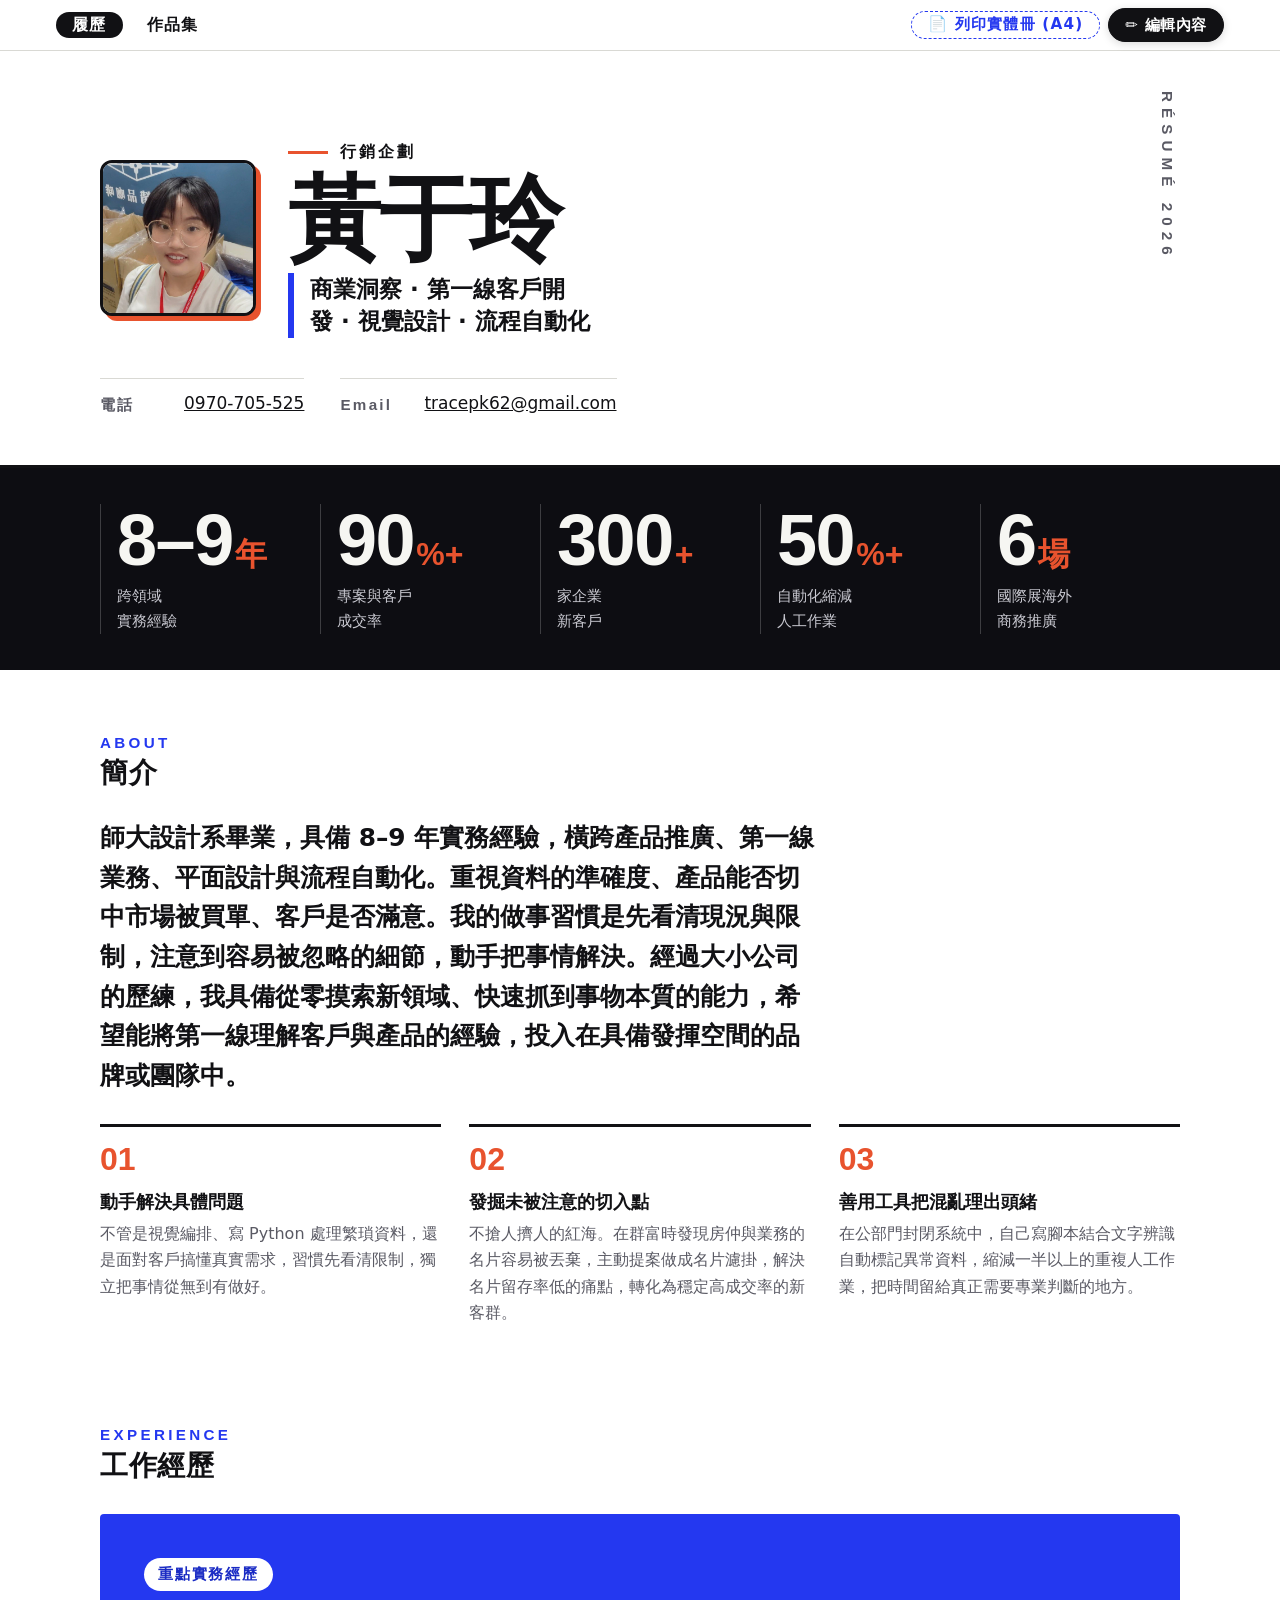
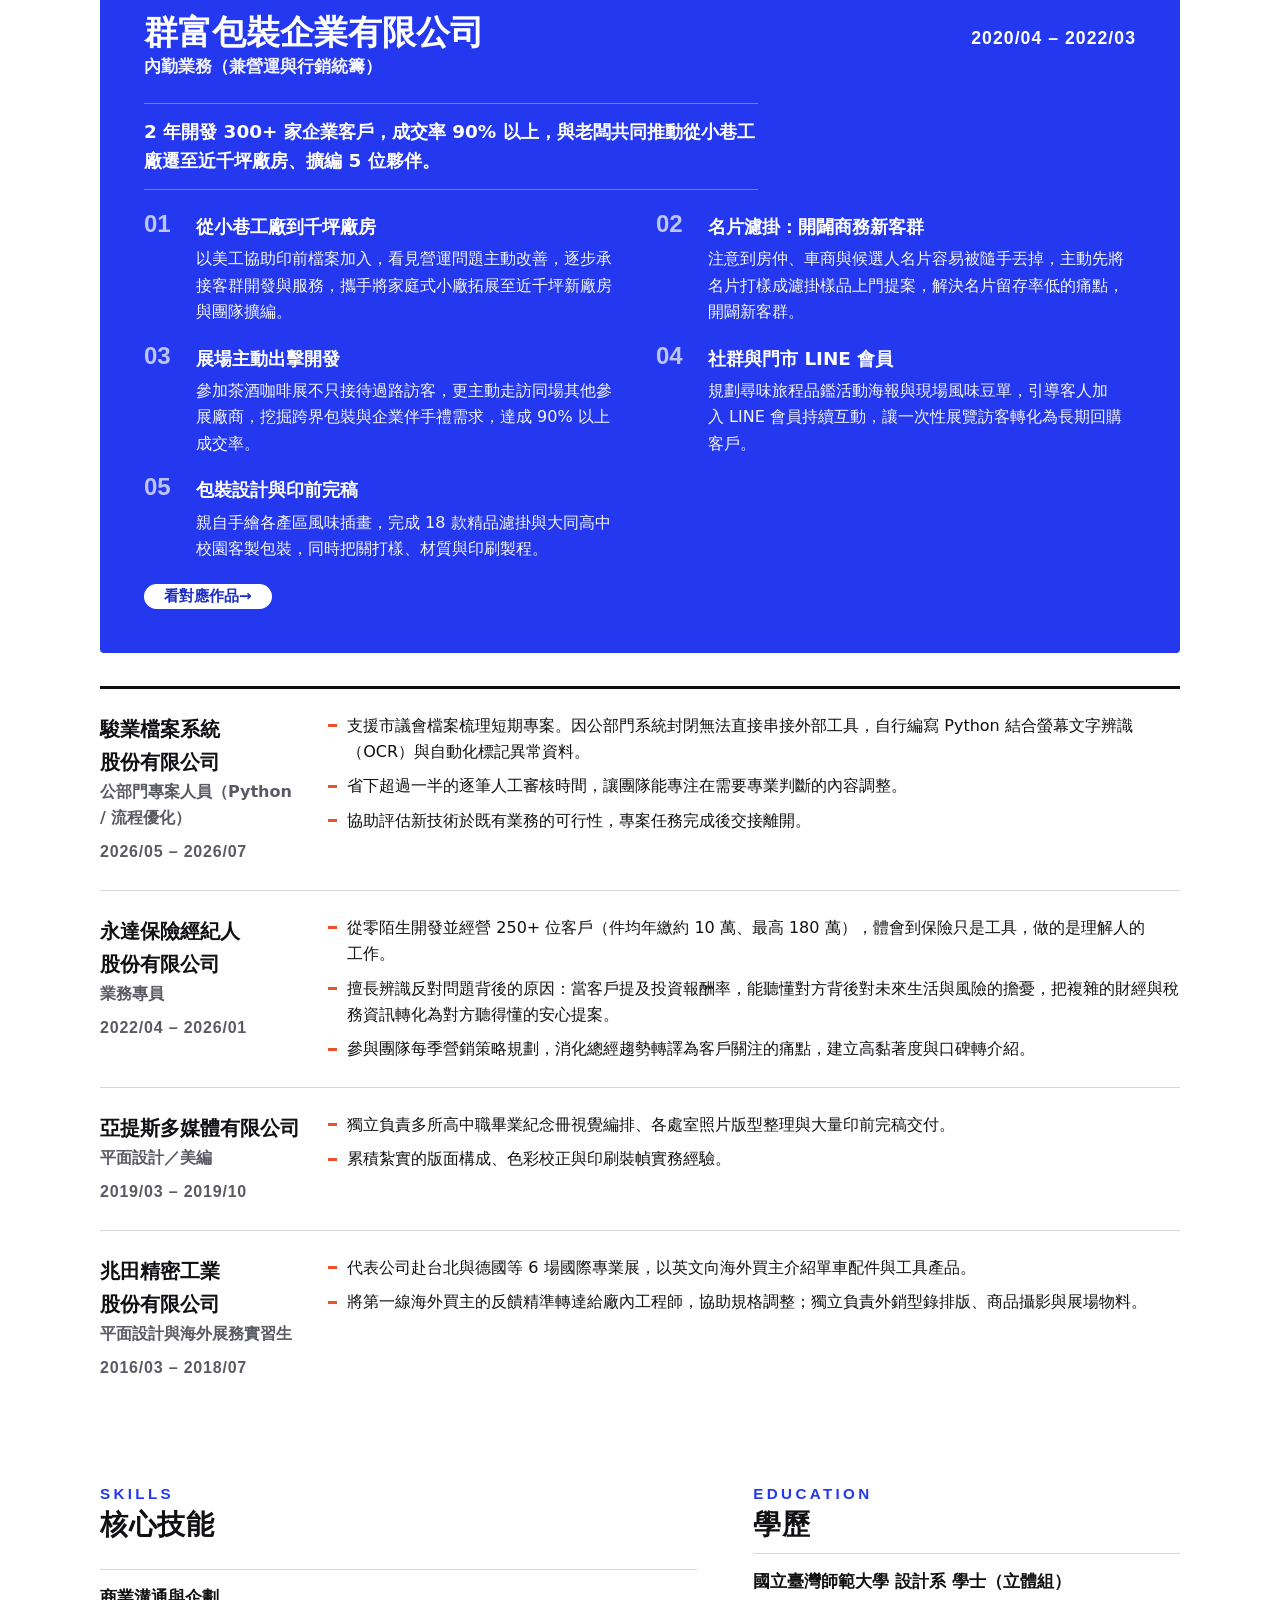
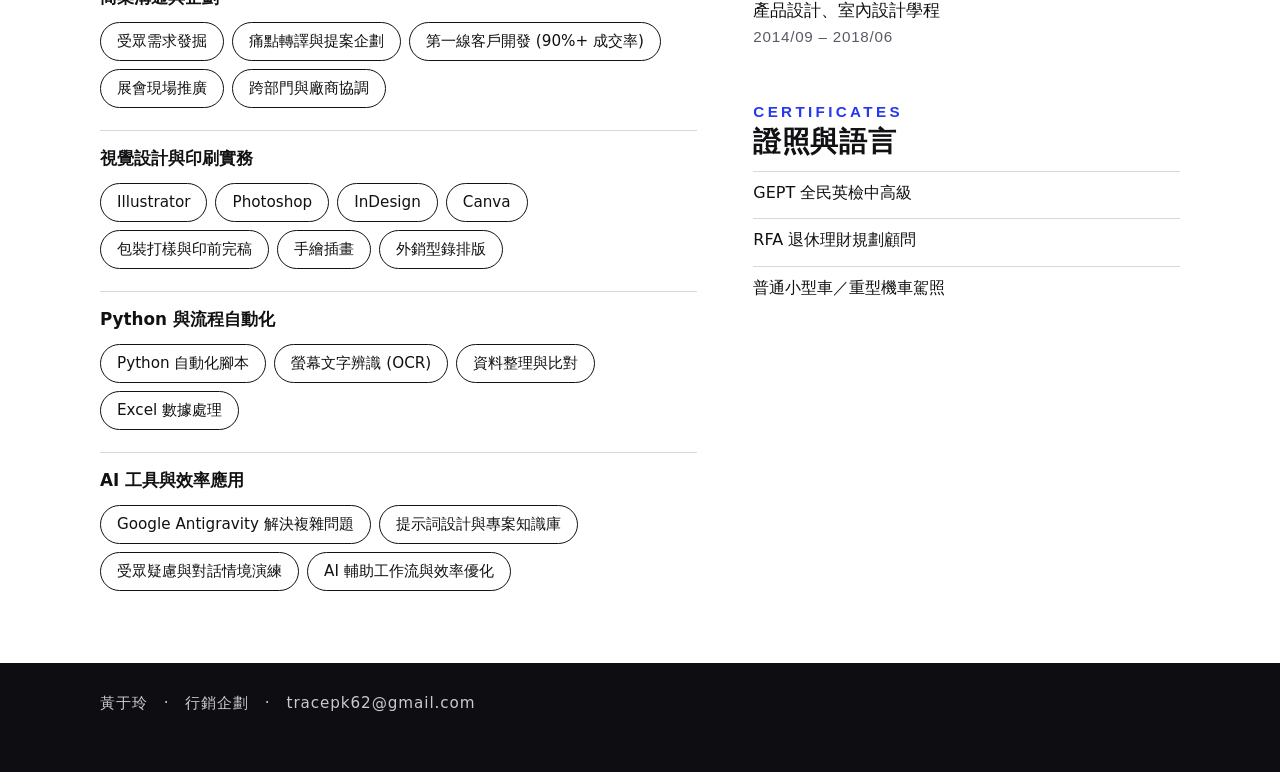
==== commit abe654cf: "feat: refine tone, polish stats breaks, remove location, Antigravity skills, 8-sheet 2-column bookle" ====
--- a/index.html
+++ b/index.html
@@ -8,16 +8,16 @@
   <meta name="theme-color" content="#2438f0">
   <meta name="apple-mobile-web-app-capable" content="yes">
   <meta name="apple-mobile-web-app-status-bar-style" content="black-translucent">
-  <link rel="stylesheet" href="assets/css/site.css?v=12">
+  <link rel="stylesheet" href="assets/css/site.css?v=13">
 </head>
 <body>
   <main id="app"></main>
   <noscript><p style="padding:24px">請開啟 JavaScript 以顯示履歷內容。</p></noscript>
 
-  <script src="assets/js/content.js?v=12"></script>
-  <script src="assets/js/qrcode.js?v=12"></script>
-  <script src="assets/js/editor.js?v=12"></script>
-  <script src="assets/js/resume.js?v=12"></script>
+  <script src="assets/js/content.js?v=13"></script>
+  <script src="assets/js/qrcode.js?v=13"></script>
+  <script src="assets/js/editor.js?v=13"></script>
+  <script src="assets/js/resume.js?v=13"></script>
   <script>
     if ('serviceWorker' in navigator) {
       navigator.serviceWorker.register('./sw.js').then(reg => {
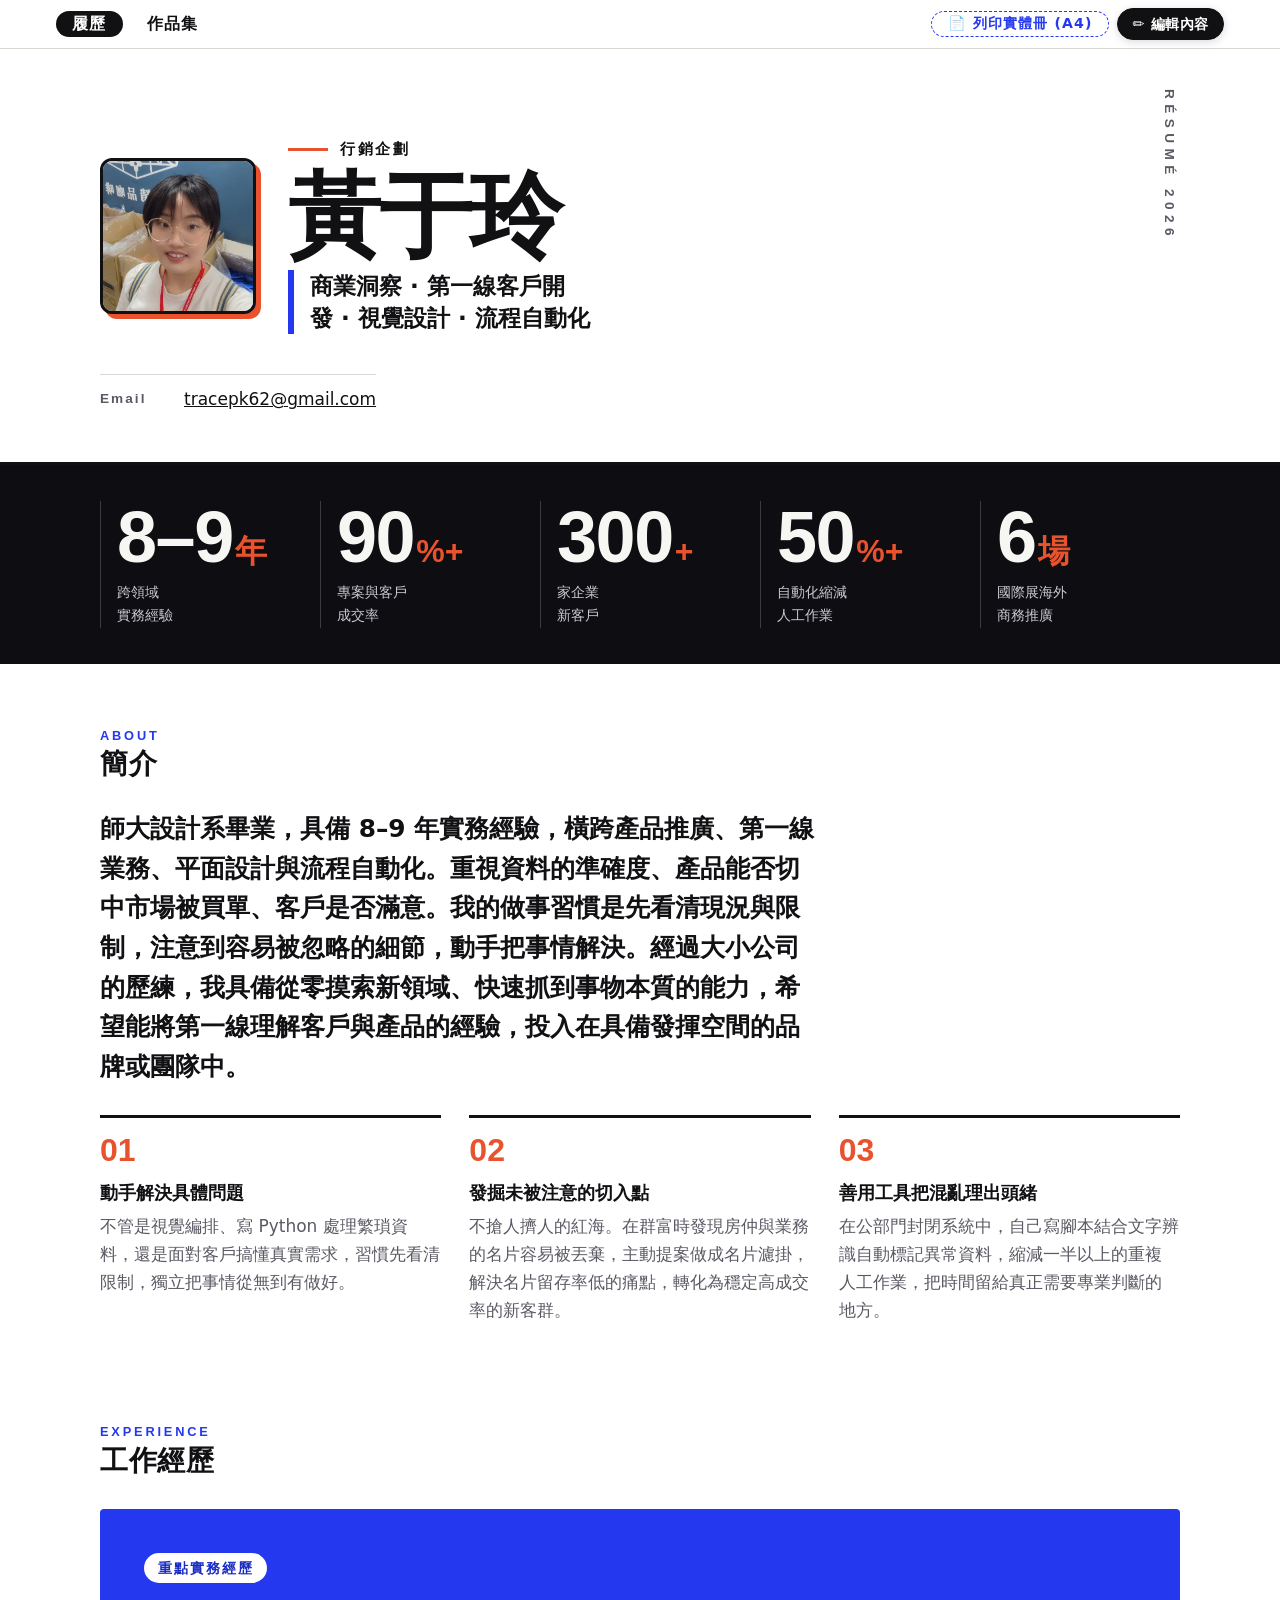
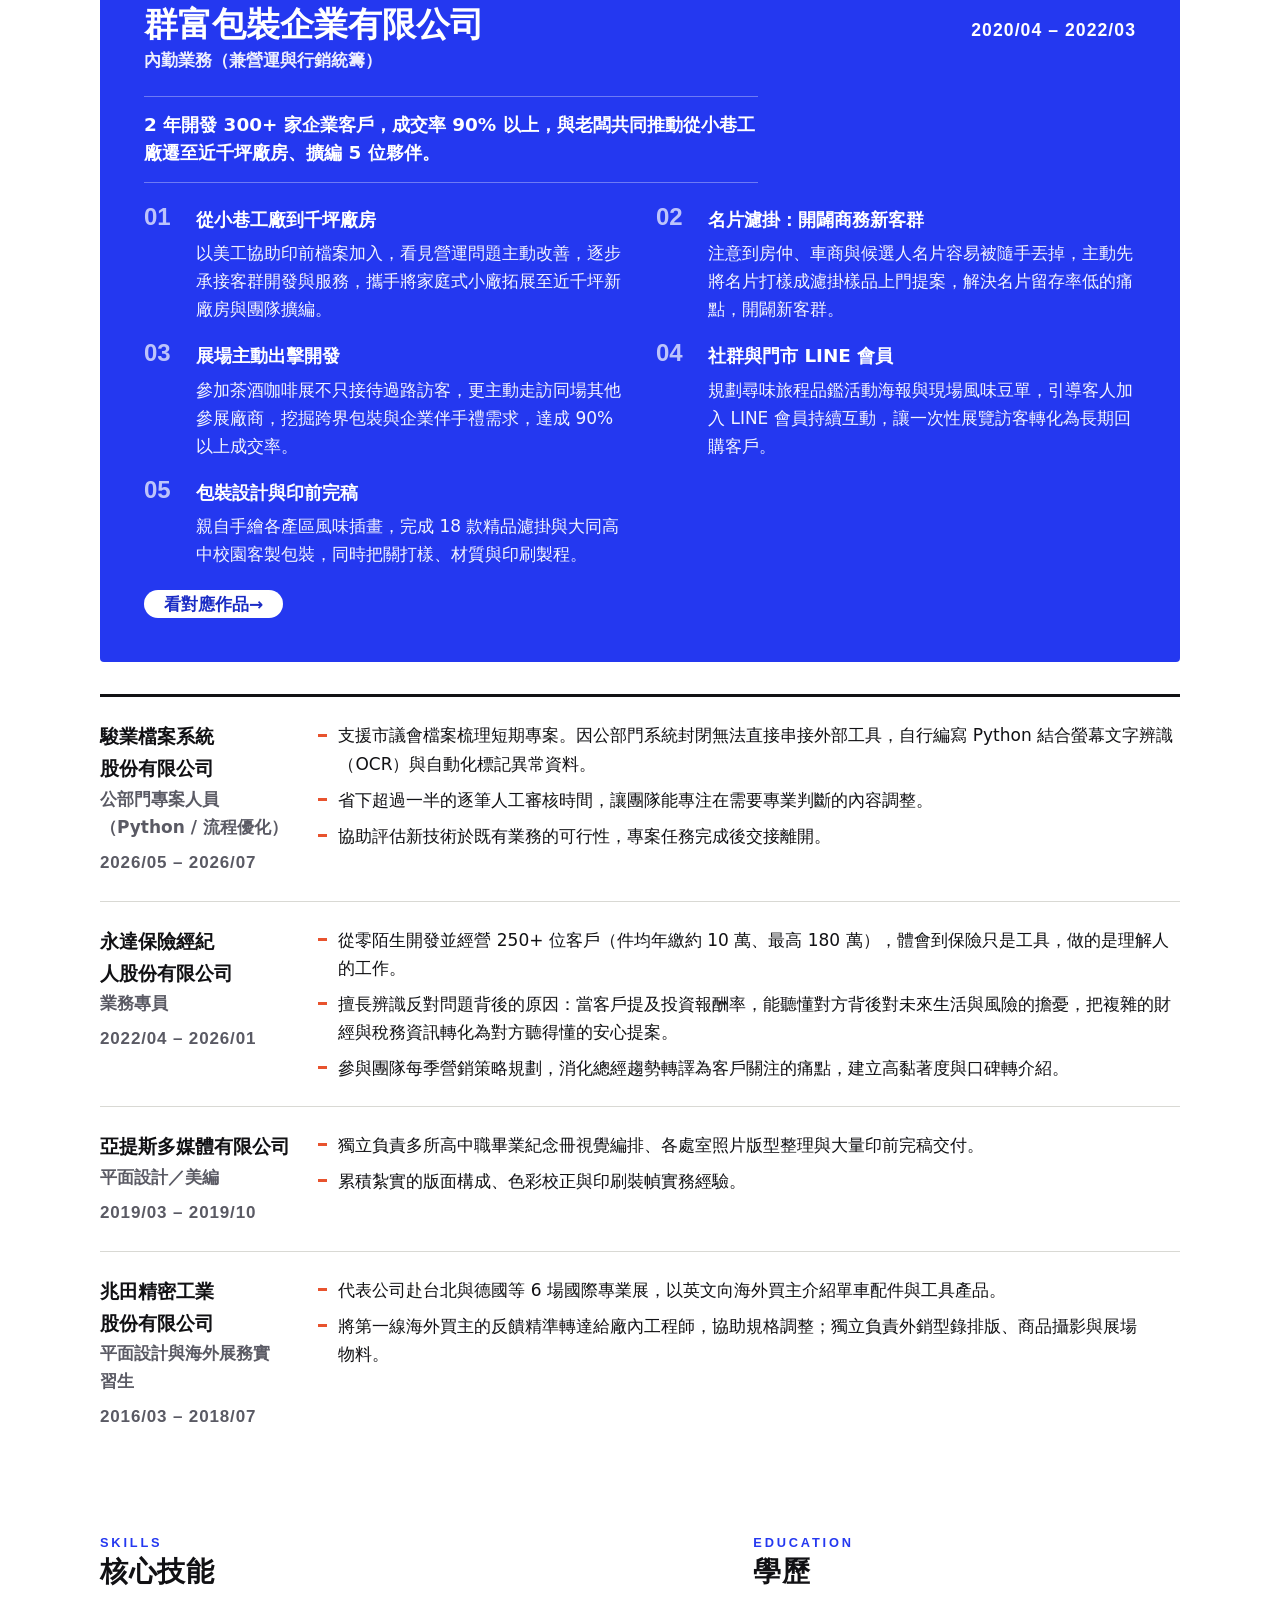
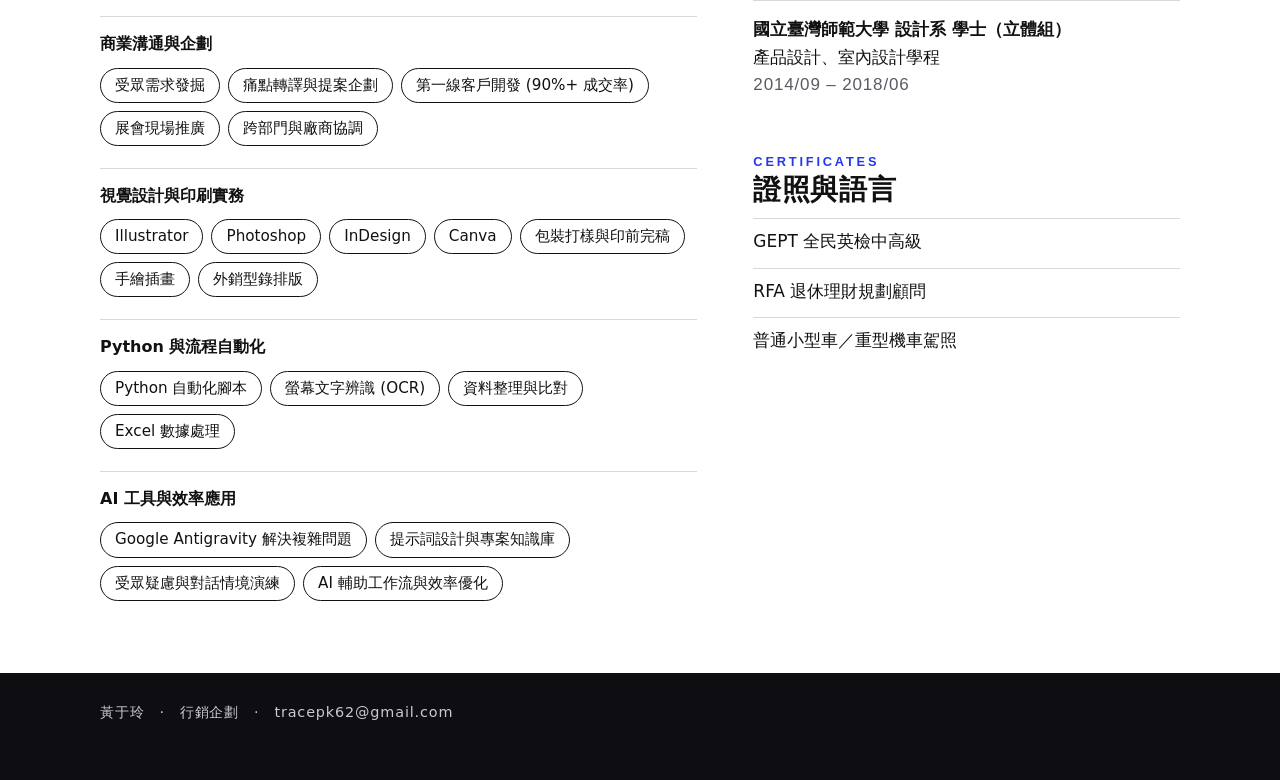
==== commit d72207f4: "fix(web): restore original magazine font sizes, remove phone from online resume, bump cache v14" ====
--- a/index.html
+++ b/index.html
@@ -8,16 +8,16 @@
   <meta name="theme-color" content="#2438f0">
   <meta name="apple-mobile-web-app-capable" content="yes">
   <meta name="apple-mobile-web-app-status-bar-style" content="black-translucent">
-  <link rel="stylesheet" href="assets/css/site.css?v=13">
+  <link rel="stylesheet" href="assets/css/site.css?v=14">
 </head>
 <body>
   <main id="app"></main>
   <noscript><p style="padding:24px">請開啟 JavaScript 以顯示履歷內容。</p></noscript>
 
-  <script src="assets/js/content.js?v=13"></script>
-  <script src="assets/js/qrcode.js?v=13"></script>
-  <script src="assets/js/editor.js?v=13"></script>
-  <script src="assets/js/resume.js?v=13"></script>
+  <script src="assets/js/content.js?v=14"></script>
+  <script src="assets/js/qrcode.js?v=14"></script>
+  <script src="assets/js/editor.js?v=14"></script>
+  <script src="assets/js/resume.js?v=14"></script>
   <script>
     if ('serviceWorker' in navigator) {
       navigator.serviceWorker.register('./sw.js').then(reg => {
--- a/assets/css/site.css
+++ b/assets/css/site.css
@@ -86,7 +86,7 @@
   margin-inline-start: auto;
   border: 1.5px dashed var(--accent);
   color: var(--accent);
-  font-size: 0.95rem; /* 11級字以上 */
+  font-size: .88rem;
 }
 .topnav a.nav-print-tag:hover {
   background: var(--accent);
@@ -95,8 +95,8 @@
 }
 .nav-edit-btn {
   display: inline-flex; align-items: center; justify-content: center; gap: 6px;
-  min-block-size: 34px; padding: 0 16px;
-  font-family: var(--font-cjk); font-weight: 800; font-size: 0.95rem; /* 11級字以上 */
+  min-block-size: 32px; padding: 0 14px;
+  font-family: var(--font-cjk); font-weight: 800; font-size: .9rem;
   letter-spacing: .04em; cursor: pointer;
   background: var(--ink); color: var(--paper);
   border: 1.5px solid var(--ink); border-radius: 999px;
@@ -134,7 +134,7 @@
   display: flex; flex-direction: column; gap: 4px;
 }
 h2 span {
-  font-family: var(--font-display); font-size: 0.95rem; font-weight: 700; /* 11級字以上 */
+  font-family: var(--font-display); font-size: .8rem; font-weight: 700;
   letter-spacing: .22em; color: var(--accent);
 }
 :root[data-mode="dark"] h2 span { color: #8c97ff; }
@@ -150,7 +150,7 @@
 .hero .vert {
   position: absolute; top: 40px; right: max(var(--pad), calc((100% - var(--max)) / 2));
   writing-mode: vertical-rl;
-  font-family: var(--font-display); font-weight: 700; letter-spacing: .4em; font-size: 0.95rem; /* 11級字以上 */
+  font-family: var(--font-display); font-weight: 700; letter-spacing: .4em; font-size: .85rem;
   color: var(--muted);
 }
 .hero-top {
@@ -193,8 +193,8 @@
   color: #fff;
   border: 1px solid rgba(255, 255, 255, 0.5);
   border-radius: 999px;
-  padding: 4px 14px;
-  font-size: 0.95rem; /* 11級字以上 */
+  padding: 4px 12px;
+  font-size: 0.75rem;
   font-weight: 700;
   cursor: pointer;
   white-space: nowrap;
@@ -205,7 +205,7 @@
 .photo-switch-btn:hover {
   background: var(--accent);
 }
-.eyebrow { font-weight: 700; letter-spacing: .18em; font-size: 1rem; display: flex; align-items: center; gap: 12px; }
+.eyebrow { font-weight: 700; letter-spacing: .18em; font-size: .95rem; display: flex; align-items: center; gap: 12px; }
 .eyebrow::before { content: ""; inline-size: 40px; block-size: 3px; background: var(--accent-2); }
 .name {
   font-size: clamp(3.4rem, 9.5vw, 5.8rem);
@@ -218,12 +218,12 @@
 .hero-contact { display: flex; flex-wrap: wrap; gap: 24px; align-items: flex-start; }
 .hero-contact dl { display: flex; flex-wrap: wrap; gap: 16px 36px; min-inline-size: 0; }
 .hero-contact dl > div { display: grid; grid-template-columns: 4.5rem auto; gap: 12px; border-block-start: 1px solid var(--soft-rule); padding-block-start: 10px; }
-.hero-contact dt { font-family: var(--font-display); letter-spacing: .15em; font-size: 0.95rem; font-weight: 700; color: var(--muted); padding-block-start: 3px; }
-.hero-contact .break { font-size: 1rem; }
+.hero-contact dt { font-family: var(--font-display); letter-spacing: .15em; font-size: .85rem; font-weight: 700; color: var(--muted); padding-block-start: 3px; }
+.hero-contact .break { font-size: .95rem; }
 .qr { inline-size: 132px; flex: none; text-align: center; }
 .qr-code { background: #fff; padding: 8px; border: 2px solid var(--rule); border-radius: 4px; color: #000; }
 .qr-code svg { inline-size: 100%; }
-.qr figcaption { margin-block-start: 6px; font-size: 0.95rem; font-weight: 700; letter-spacing: .1em; }
+.qr figcaption { margin-block-start: 6px; font-size: .85rem; font-weight: 700; letter-spacing: .1em; }
 
 /* ---------- 數字帶 ---------- */
 .stats { background: var(--dark); color: var(--on-dark); padding-block: 36px; }
@@ -232,8 +232,8 @@
 .num { display: flex; align-items: baseline; gap: 2px; font-family: var(--font-display); line-height: 1; }
 .num b { font-size: clamp(3rem, 7vw, 4.5rem); font-weight: 700; letter-spacing: -.02em; }
 .num i { font-style: normal; font-size: clamp(1.4rem, 3vw, 2rem); font-weight: 700; color: var(--accent-2); }
-.lbl { display: block; margin-block-start: 8px; font-size: 0.95rem; color: #c9c9d1; } /* 11級字以上 */
-.stats .add-btn { color: var(--on-dark); border-color: #ffffff66; font-size: 0.95rem; }
+.lbl { display: block; margin-block-start: 8px; font-size: .9rem; color: #c9c9d1; }
+.stats .add-btn { color: var(--on-dark); border-color: #ffffff66; }
 
 /* ---------- 簡介 ---------- */
 .intro { padding-block: 64px 24px; display: grid; gap: 28px; }
@@ -243,7 +243,7 @@
 .strength { position: relative; display: grid; grid-template-columns: 56px 1fr; gap: 12px; padding-block: 20px; border-block-end: 1px solid var(--soft-rule); }
 .idx { font-family: var(--font-display); font-weight: 700; font-size: 2rem; line-height: 1; color: var(--accent-2); }
 .strength h3, .cases h4 { font-size: 1.15rem; font-weight: 800; margin-block-end: 4px; }
-.strength p { color: var(--muted); max-inline-size: 60ch; font-size: 1rem; }
+.strength p { color: var(--muted); max-inline-size: 60ch; }
 .strength { align-content: start; }
 @media (min-width: 720px) {
   .strengths { grid-template-columns: repeat(3, 1fr); column-gap: 28px; border-block-start: 0; }
@@ -259,21 +259,21 @@
 }
 .badge {
   justify-self: start; background: #fff; color: #1a2bc4;
-  font-weight: 800; font-size: 0.95rem; letter-spacing: .12em; padding: 4px 14px; border-radius: 999px; /* 11級字以上 */
+  font-weight: 800; font-size: .85rem; letter-spacing: .14em; padding: 4px 14px; border-radius: 999px;
 }
 .feat-head { display: flex; flex-wrap: wrap; justify-content: space-between; gap: 8px 24px; align-items: baseline; }
 .featured h3 { font-size: clamp(1.5rem, 3.4vw, 2.1rem); font-weight: 900; line-height: 1.2; }
-.featured .role { font-weight: 600; color: var(--on-accent); opacity: .95; font-size: 1.05rem; }
+.featured .role { font-weight: 600; color: var(--on-accent); opacity: .92; }
 .featured .period { font-family: var(--font-display); font-weight: 700; letter-spacing: .06em; font-size: 1.1rem; color: var(--on-accent); }
 .result { font-size: 1.15rem; font-weight: 700; line-height: 1.55; padding-block: 14px; border-block: 1px solid #ffffff55; max-inline-size: 48ch; }
 .cases { display: grid; gap: 18px 32px; }
 .cases li { position: relative; display: grid; grid-template-columns: 40px 1fr; gap: 12px; }
 .cases .idx { color: #ffffffb3; font-size: 1.5rem; }
-.cases p { opacity: .95; font-size: 1rem; }
+.cases p { opacity: .95; }
 @container featured (min-width: 620px) { .cases { grid-template-columns: 1fr 1fr; } }
 .feat-link {
   justify-self: start; display: inline-flex; align-items: center; min-block-size: var(--target-size);
-  padding: 0 20px; background: #fff; color: #1a2bc4; font-weight: 800; font-size: 0.95rem; text-decoration: none; border-radius: 999px;
+  padding: 0 20px; background: #fff; color: #1a2bc4; font-weight: 800; text-decoration: none; border-radius: 999px;
   transition: transform .1s, box-shadow .15s;
 }
 .feat-link:hover { box-shadow: 0 4px 0 var(--accent-2); }
@@ -286,14 +286,14 @@
 }
 .job:first-child { border-block-start: 3px solid var(--rule); }
 .job header { display: grid; gap: 4px; }
-.job h3 { font-size: 1.25rem; font-weight: 800; }
-.role { color: var(--muted); font-weight: 600; font-size: 1rem; }
-.period { font-family: var(--font-display); font-weight: 700; letter-spacing: .05em; font-size: 1rem; color: var(--muted); }
+.job h3 { font-size: 1.2rem; font-weight: 800; }
+.role { color: var(--muted); font-weight: 600; }
+.period { font-family: var(--font-display); font-weight: 700; letter-spacing: .05em; color: var(--muted); }
 .job-body ul { display: grid; gap: 8px; }
-.job-body li { position: relative; padding-inline-start: 1.2em; font-size: 1rem; }
+.job-body li { position: relative; padding-inline-start: 1.2em; }
 .job-body li::before { content: ""; position: absolute; inset-inline-start: 0; inset-block-start: .72em; inline-size: .55em; block-size: 3px; background: var(--accent-2); }
 @media (min-width: 640px) {
-  .job { grid-template-columns: 200px 1fr; gap: 28px; }
+  .job { grid-template-columns: 190px 1fr; gap: 28px; }
   .job header { grid-template-columns: 1fr; }
   .job header { display: flex; flex-direction: column-reverse; gap: 8px; justify-content: flex-end; align-self: start; }
 }
@@ -304,18 +304,18 @@
 .skills { display: grid; gap: 22px; align-content: start; }
 .skill-group { position: relative; display: grid; gap: 10px; padding-block-start: 14px; border-block-start: 1px solid var(--soft-rule); }
 .skills h2 { margin-block-end: 6px; }
-.skill-group h4 { font-size: 1.05rem; font-weight: 800; }
+.skill-group h4 { font-size: 1rem; font-weight: 800; }
 .chips { display: flex; flex-wrap: wrap; gap: 8px; }
-.chips li { position: relative; padding: 6px 16px; border: 1.5px solid var(--ink); border-radius: 999px; font-size: 0.95rem; } /* 11級字以上 */
+.chips li { position: relative; padding: 4px 14px; border: 1.5px solid var(--ink); border-radius: 999px; font-size: .95rem; }
 .edu li { position: relative; padding-block: 14px; border-block-start: 1px solid var(--soft-rule); }
-.strong { font-weight: 800; font-size: 1.05rem; }
-.muted { color: var(--muted); font-family: var(--font-display); letter-spacing: .05em; font-size: 0.95rem; }
+.strong { font-weight: 800; }
+.muted { color: var(--muted); font-family: var(--font-display); letter-spacing: .05em; }
 .certs { display: grid; gap: 4px; margin-block-start: 8px; }
-.certs li { position: relative; padding-block: 8px; border-block-start: 1px solid var(--soft-rule); font-size: 1rem; }
+.certs li { position: relative; padding-block: 8px; border-block-start: 1px solid var(--soft-rule); }
 .side { display: grid; align-content: start; }
 .side h2 + ul, .side h2 + * { margin-block-start: 12px; }
 
-.foot { padding-block: 28px 56px; background: var(--dark); color: #c9c9d1; font-size: 0.95rem; letter-spacing: .06em; }
+.foot { padding-block: 28px 56px; background: var(--dark); color: #c9c9d1; font-size: .9rem; letter-spacing: .06em; }
 
 /* ==========================================================
    編輯模式
@@ -326,12 +326,12 @@
 .editing .add-btn {
   display: inline-flex; align-items: center; justify-content: center; margin-block-start: 10px;
   min-block-size: var(--target-size); padding: 0 16px;
-  font: inherit; font-weight: 700; font-size: 0.95rem; color: var(--accent); background: transparent;
+  font: inherit; font-weight: 700; font-size: .9rem; color: var(--accent); background: transparent;
   border: 2px dashed currentColor; border-radius: 999px; cursor: pointer;
 }
 .ctl button {
   min-inline-size: var(--target-size); min-block-size: var(--target-size);
-  font: inherit; font-size: 0.95rem; cursor: pointer;
+  font: inherit; font-size: .9rem; cursor: pointer;
   border: 1px solid var(--soft-rule); background: var(--paper); color: var(--ink); border-radius: 8px;
 }
 .ctl button.danger { color: #b3261e; }
@@ -350,19 +350,19 @@
   display: none !important; /* 已由頂部導覽列按鈕 nav-edit-btn 統一控管 */
 }
 .edit-bar button, .eb-color {
-  min-block-size: 34px; min-inline-size: 34px;
-  padding: 0 14px; font: inherit; font-weight: 700; font-size: 0.95rem; cursor: pointer;
+  min-block-size: var(--target-size); min-inline-size: var(--target-size);
+  padding: 0 14px; font: inherit; font-weight: 700; font-size: .9rem; cursor: pointer;
   background: var(--paper); color: var(--ink); border: 1.5px solid var(--ink); border-radius: 999px;
 }
 .edit-bar button:disabled { opacity: .35; cursor: default; }
 .eb-tools {
-  display: flex; flex-wrap: wrap; justify-content: flex-end; gap: 8px; max-inline-size: min(92vw, 560px);
-  padding: 10px; background: var(--paper); border: 1.5px solid var(--ink); border-radius: 18px; box-shadow: 0 8px 28px rgba(0,0,0,0.25);
+  display: flex; flex-wrap: wrap; justify-content: flex-end; gap: 6px; max-inline-size: min(92vw, 520px);
+  padding: 8px; background: var(--paper); border: 1.5px solid var(--ink); border-radius: 18px; box-shadow: 0 8px 28px #0003;
 }
 .eb-tools[hidden], .eb-note[hidden] { display: none; }
-.eb-color { display: inline-flex; align-items: center; gap: 6px; font-size: 0.95rem; }
+.eb-color { display: inline-flex; align-items: center; gap: 6px; }
 .eb-color input { inline-size: 32px; block-size: 28px; padding: 0; border: 0; background: none; }
-.eb-note { max-inline-size: 320px; font-size: 0.95rem; line-height: 1.45; color: var(--muted); background: var(--paper); padding: 8px 12px; border-radius: 10px; text-align: end; border: 1px solid var(--soft-rule); }
+.eb-note { max-inline-size: 280px; font-size: .75rem; line-height: 1.4; color: var(--muted); background: var(--paper); padding: 6px 10px; border-radius: 10px; text-align: end; }
 
 @media (prefers-reduced-motion: reduce) {
   * { transition: none !important; animation: none !important; }
@@ -372,8 +372,7 @@
 @media print {
   @page { size: A4; margin: 10mm; }
   :root { --max: 100%; --pad: 0px; }
-  body { font-size: 11pt !important; line-height: 1.5; -webkit-print-color-adjust: exact; print-color-adjust: exact; }
-  p, li, dt, dd, span { font-size: 11pt !important; }
+  body { font-size: 10pt; line-height: 1.5; -webkit-print-color-adjust: exact; print-color-adjust: exact; }
   .topnav, .edit-bar, .nav-edit-btn, .add-btn, .ctl, .vert, .feat-link { display: none !important; }
   .hero { padding-block: 0 14px; gap: 14px; }
   .name { font-size: 54pt; }
